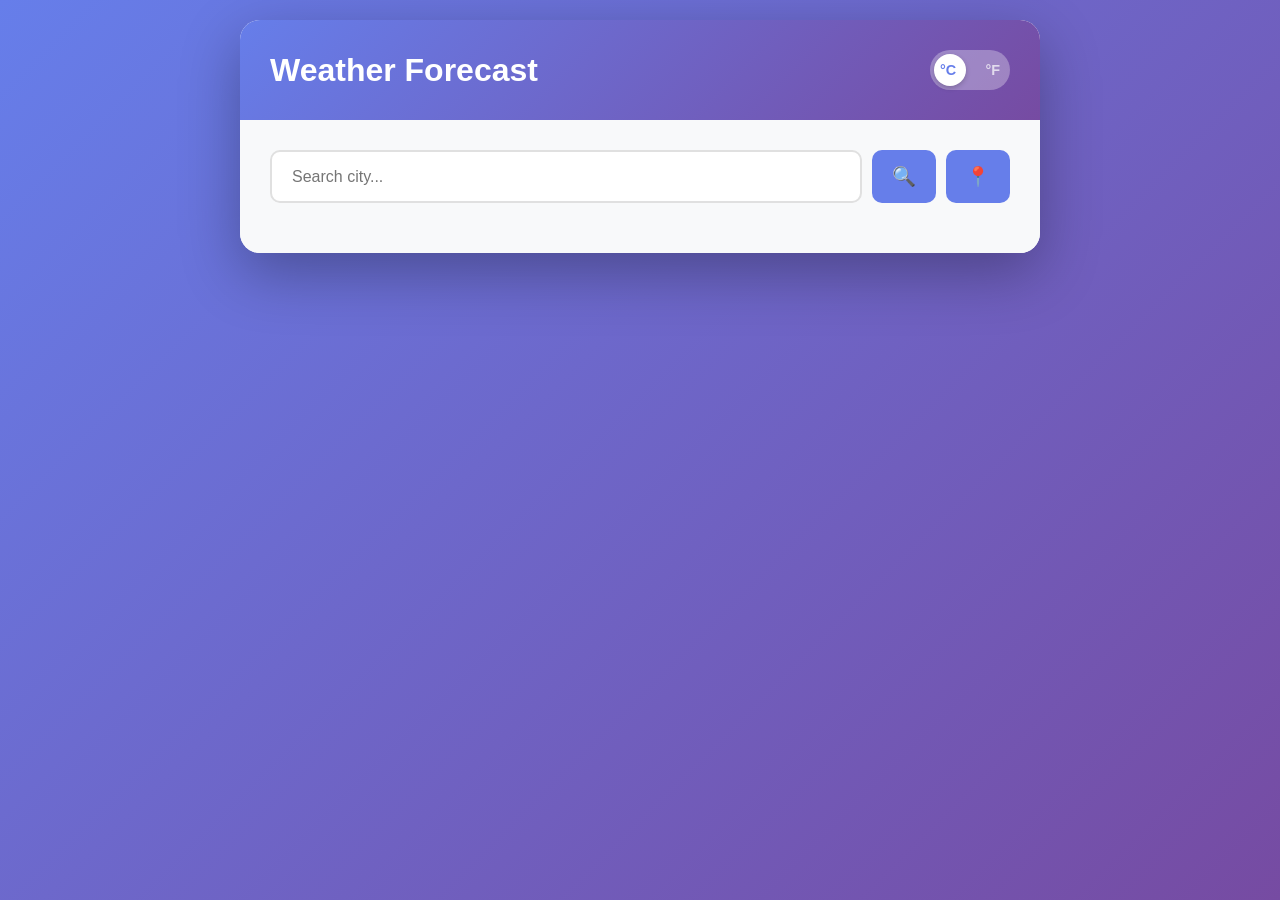
==== index.html @ e95d1821 "first commit" ====
<!DOCTYPE html>
<html lang="en">
<head>
    <meta charset="UTF-8">
    <meta name="viewport" content="width=device-width, initial-scale=1.0">
    <title>Weather Forecast App</title>
    <link rel="stylesheet" href="styles.css">
</head>
<body>
    <div class="container">
        <!-- Header with title and unit toggle -->
        <header class="app-header">
            <h1>Weather Forecast</h1>
            <div class="unit-toggle">
                <label class="toggle-switch">
                    <input type="checkbox" id="unitToggle">
                    <span class="slider">
                        <span class="unit-label unit-celsius">°C</span>
                        <span class="unit-label unit-fahrenheit">°F</span>
                    </span>
                </label>
            </div>
        </header>

        <!-- Search section -->
        <section class="search-section">
            <div class="search-container">
                <input 
                    type="text" 
                    id="searchInput" 
                    placeholder="Search city..." 
                    autocomplete="off"
                >
                <button id="searchButton" class="search-btn">
                    <span class="search-icon">🔍</span>
                </button>
                <button id="locationButton" class="location-btn" title="Use my location">
                    <span class="location-icon">📍</span>
                </button>
            </div>
            
            <!-- Recent searches as clickable chips -->
            <div id="recentSearches" class="recent-searches">
                <!-- Recent city chips will be dynamically inserted here -->
            </div>
        </section>

        <!-- Loading spinner -->
        <div id="loadingSpinner" class="loading-spinner hidden">
            <div class="spinner"></div>
            <p>Loading weather data...</p>
        </div>

        <!-- Error message -->
        <div id="errorMessage" class="error-message hidden">
            <span class="error-icon">⚠️</span>
            <p id="errorText">Error message here</p>
        </div>

        <!-- Current weather display -->
        <section id="currentWeather" class="current-weather hidden">
            <div class="weather-header">
                <h2 id="cityName">City Name, Country</h2>
                <p id="weatherDate" class="weather-date"></p>
            </div>
            
            <div class="weather-main">
                <div class="weather-icon-container">
                    <img id="weatherIcon" src="" alt="Weather icon" class="weather-icon">
                </div>
                <div class="temperature-container">
                    <span id="temperature" class="temperature">--</span>
                    <span id="temperatureUnit" class="temperature-unit">°C</span>
                </div>
                <p id="weatherDescription" class="weather-description">Weather condition</p>
            </div>

            <div class="weather-details">
                <div class="detail-item">
                    <span class="detail-label">Feels like</span>
                    <span id="feelsLike" class="detail-value">--°</span>
                </div>
                <div class="detail-item">
                    <span class="detail-label">Humidity</span>
                    <span id="humidity" class="detail-value">--%</span>
                </div>
                <div class="detail-item">
                    <span class="detail-label">Wind Speed</span>
                    <span id="windSpeed" class="detail-value">-- m/s</span>
                </div>
            </div>
        </section>

        <!-- 5-day forecast display -->
        <section id="forecastSection" class="forecast-section hidden">
            <h3>5-Day Forecast</h3>
            <div id="forecastCards" class="forecast-cards">
                <!-- Forecast cards will be dynamically inserted here -->
            </div>
        </section>
    </div>

    <!-- Load JavaScript modules -->
    <!-- Only load app.js - it will import the other modules including env-config -->
    <script type="module" src="app.js"></script>
</body>
</html>
---- styles.css ----
/* ==============================
   CSS Reset & Base Styles
   ============================== */
* {
    margin: 0;
    padding: 0;
    box-sizing: border-box;
}

body {
    font-family: 'Segoe UI', Tahoma, Geneva, Verdana, sans-serif;
    background: linear-gradient(135deg, #667eea 0%, #764ba2 100%);
    min-height: 100vh;
    padding: 20px;
    color: #333;
}

.container {
    max-width: 800px;
    margin: 0 auto;
    background: white;
    border-radius: 20px;
    box-shadow: 0 20px 60px rgba(0, 0, 0, 0.3);
    overflow: hidden;
}

/* ==============================
   Header Styles
   ============================== */
.app-header {
    background: linear-gradient(135deg, #667eea 0%, #764ba2 100%);
    color: white;
    padding: 30px;
    display: flex;
    justify-content: space-between;
    align-items: center;
}

.app-header h1 {
    font-size: 2rem;
    font-weight: 600;
}

/* Unit Toggle Switch */
.unit-toggle {
    display: flex;
    align-items: center;
}

.toggle-switch {
    position: relative;
    display: inline-block;
    width: 80px;
    height: 40px;
}

.toggle-switch input {
    opacity: 0;
    width: 0;
    height: 0;
}

.slider {
    position: absolute;
    cursor: pointer;
    top: 0;
    left: 0;
    right: 0;
    bottom: 0;
    background-color: rgba(255, 255, 255, 0.3);
    border-radius: 40px;
    display: flex;
    justify-content: space-between;
    align-items: center;
    padding: 0 10px;
    transition: background-color 0.3s;
}

.slider:before {
    position: absolute;
    content: "";
    height: 32px;
    width: 32px;
    left: 4px;
    bottom: 4px;
    background-color: white;
    border-radius: 50%;
    transition: transform 0.3s;
    box-shadow: 0 2px 5px rgba(0, 0, 0, 0.2);
}

.toggle-switch input:checked + .slider:before {
    transform: translateX(40px);
}

.unit-label {
    font-size: 0.9rem;
    font-weight: 600;
    z-index: 1;
    color: rgba(255, 255, 255, 0.7);
    transition: color 0.3s;
}

.toggle-switch input:checked + .slider .unit-celsius {
    color: rgba(255, 255, 255, 0.7);
}

.toggle-switch input:checked + .slider .unit-fahrenheit {
    color: #667eea;
}

.toggle-switch input:not(:checked) + .slider .unit-celsius {
    color: #667eea;
}

/* ==============================
   Search Section
   ============================== */
.search-section {
    padding: 30px;
    background: #f8f9fa;
}

.search-container {
    display: flex;
    gap: 10px;
    margin-bottom: 20px;
}

#searchInput {
    flex: 1;
    padding: 15px 20px;
    border: 2px solid #e0e0e0;
    border-radius: 10px;
    font-size: 1rem;
    transition: border-color 0.3s, box-shadow 0.3s;
}

#searchInput:focus {
    outline: none;
    border-color: #667eea;
    box-shadow: 0 0 0 3px rgba(102, 126, 234, 0.1);
}

.search-btn, .location-btn {
    padding: 15px 20px;
    border: none;
    border-radius: 10px;
    cursor: pointer;
    font-size: 1.2rem;
    transition: transform 0.2s, box-shadow 0.2s;
    background: #667eea;
    color: white;
}

.search-btn:hover, .location-btn:hover {
    transform: translateY(-2px);
    box-shadow: 0 5px 15px rgba(102, 126, 234, 0.3);
}

.search-btn:active, .location-btn:active {
    transform: translateY(0);
}

/* Recent Searches Chips */
.recent-searches {
    display: flex;
    flex-wrap: wrap;
    gap: 10px;
}

.search-chip {
    background: white;
    border: 1px solid #e0e0e0;
    border-radius: 20px;
    padding: 8px 16px;
    font-size: 0.9rem;
    cursor: pointer;
    transition: all 0.2s;
    color: #667eea;
}

.search-chip:hover {
    background: #667eea;
    color: white;
    border-color: #667eea;
    transform: translateY(-2px);
}

/* ==============================
   Loading Spinner
   ============================== */
.loading-spinner {
    text-align: center;
    padding: 40px;
}

.spinner {
    width: 50px;
    height: 50px;
    border: 4px solid #f3f3f3;
    border-top: 4px solid #667eea;
    border-radius: 50%;
    animation: spin 1s linear infinite;
    margin: 0 auto 20px;
}

@keyframes spin {
    0% { transform: rotate(0deg); }
    100% { transform: rotate(360deg); }
}

.loading-spinner p {
    color: #666;
    font-size: 1rem;
}

/* ==============================
   Error Message
   ============================== */
.error-message {
    background: #fee;
    border: 1px solid #fcc;
    border-radius: 10px;
    padding: 20px;
    margin: 20px 30px;
    display: flex;
    align-items: center;
    gap: 15px;
}

.error-icon {
    font-size: 1.5rem;
}

.error-message p {
    color: #c33;
    margin: 0;
}

/* ==============================
   Current Weather
   ============================== */
.current-weather {
    padding: 30px;
    text-align: center;
}

.weather-header h2 {
    font-size: 2rem;
    color: #333;
    margin-bottom: 5px;
}

.weather-date {
    color: #666;
    font-size: 0.9rem;
    margin-bottom: 30px;
}

.weather-main {
    display: flex;
    flex-direction: column;
    align-items: center;
    margin-bottom: 30px;
}

.weather-icon-container {
    margin-bottom: 20px;
}

.weather-icon {
    width: 120px;
    height: 120px;
    object-fit: contain;
}

.temperature-container {
    display: flex;
    align-items: flex-start;
    margin-bottom: 10px;
}

.temperature {
    font-size: 4rem;
    font-weight: 700;
    color: #333;
    line-height: 1;
}

.temperature-unit {
    font-size: 1.5rem;
    color: #666;
    margin-top: 10px;
    margin-left: 5px;
}

.weather-description {
    font-size: 1.2rem;
    color: #666;
    text-transform: capitalize;
}

.weather-details {
    display: grid;
    grid-template-columns: repeat(auto-fit, minmax(150px, 1fr));
    gap: 20px;
    margin-top: 30px;
}

.detail-item {
    background: #f8f9fa;
    padding: 20px;
    border-radius: 10px;
    text-align: center;
}

.detail-label {
    display: block;
    color: #666;
    font-size: 0.9rem;
    margin-bottom: 8px;
}

.detail-value {
    display: block;
    color: #333;
    font-size: 1.2rem;
    font-weight: 600;
}

/* ==============================
   Forecast Section
   ============================== */
.forecast-section {
    padding: 30px;
    background: #f8f9fa;
}

.forecast-section h3 {
    font-size: 1.5rem;
    color: #333;
    margin-bottom: 20px;
}

.forecast-cards {
    display: grid;
    grid-template-columns: repeat(auto-fit, minmax(120px, 1fr));
    gap: 15px;
}

.forecast-card {
    background: white;
    border-radius: 10px;
    padding: 20px 15px;
    text-align: center;
    box-shadow: 0 2px 10px rgba(0, 0, 0, 0.1);
    transition: transform 0.2s, box-shadow 0.2s;
}

.forecast-card:hover {
    transform: translateY(-5px);
    box-shadow: 0 5px 20px rgba(0, 0, 0, 0.15);
}

.forecast-date {
    font-size: 0.85rem;
    color: #666;
    margin-bottom: 10px;
    font-weight: 500;
}

.forecast-icon {
    width: 60px;
    height: 60px;
    object-fit: contain;
    margin: 10px 0;
}

.forecast-temps {
    display: flex;
    justify-content: center;
    gap: 10px;
    font-size: 0.9rem;
}

.forecast-high {
    color: #333;
    font-weight: 600;
}

.forecast-low {
    color: #999;
}

/* ==============================
   Utility Classes
   ============================== */
.hidden {
    display: none !important;
}

/* ==============================
   Responsive Design
   ============================== */
@media (max-width: 600px) {
    body {
        padding: 10px;
    }

    .app-header {
        padding: 20px;
        flex-direction: column;
        gap: 15px;
    }

    .app-header h1 {
        font-size: 1.5rem;
    }

    .search-section {
        padding: 20px;
    }

    .search-container {
        flex-direction: column;
    }

    .search-btn, .location-btn {
        width: 100%;
    }

    .current-weather {
        padding: 20px;
    }

    .weather-header h2 {
        font-size: 1.5rem;
    }

    .temperature {
        font-size: 3rem;
    }

    .weather-details {
        grid-template-columns: 1fr;
    }

    .forecast-section {
        padding: 20px;
    }

    .forecast-cards {
        grid-template-columns: repeat(2, 1fr);
    }
}

@media (max-width: 400px) {
    .forecast-cards {
        grid-template-columns: 1fr;
    }
}
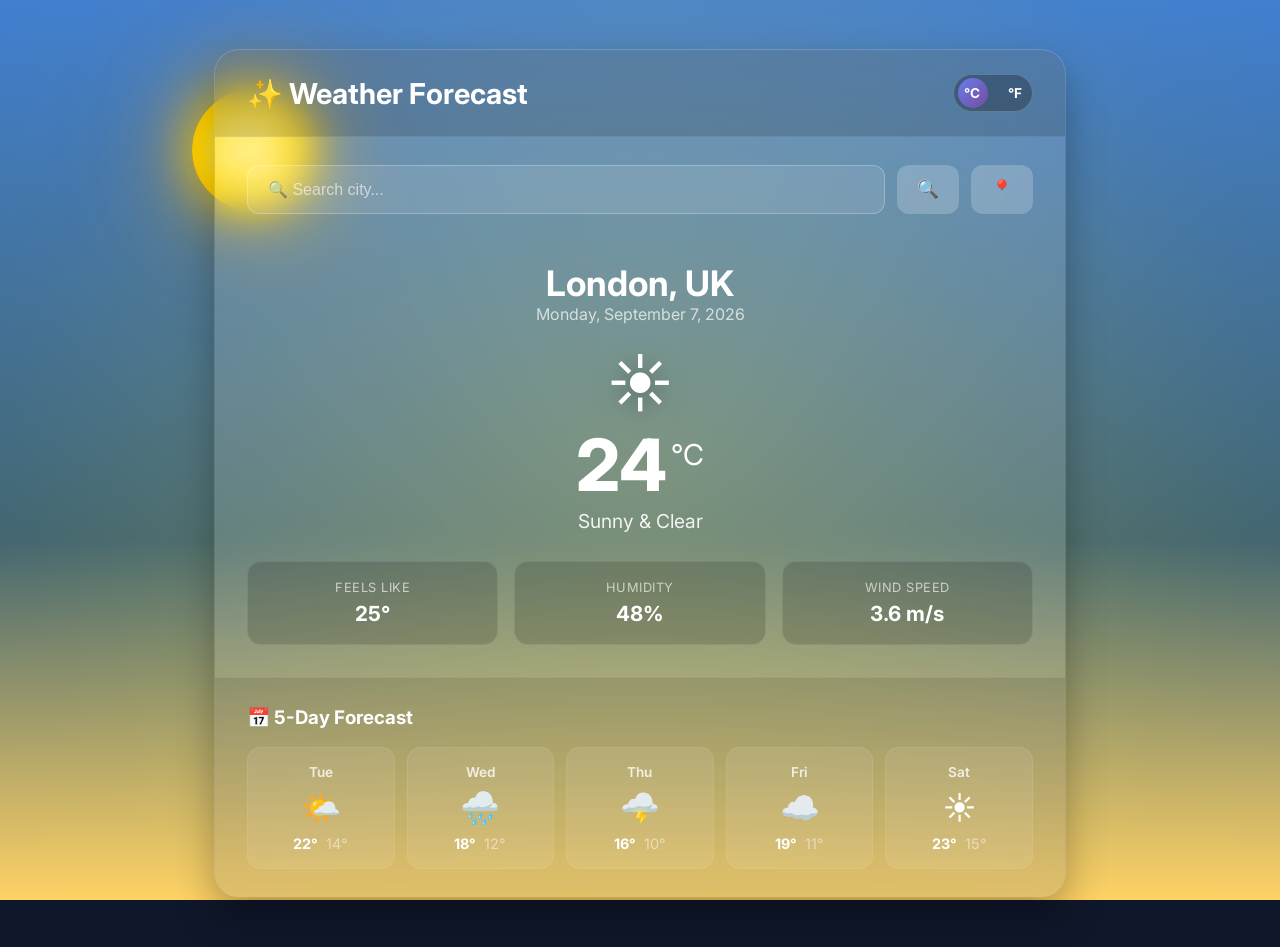
==== commit 618aa30f: "update" ====
--- a/index.html
+++ b/index.html
@@ -5,12 +5,99 @@
     <meta name="viewport" content="width=device-width, initial-scale=1.0">
     <title>Weather Forecast App</title>
     <link rel="stylesheet" href="styles.css">
+    <link rel="preconnect" href="https://fonts.googleapis.com">
+    <link rel="preconnect" href="https://fonts.gstatic.com" crossorigin>
+    <link href="https://fonts.googleapis.com/css2?family=Inter:wght@400;500;600;700;800&display=swap" rel="stylesheet">
 </head>
 <body>
+    <!-- Animated Weather Backgrounds -->
+    <div id="weatherBackground" class="weather-background">
+        <!-- Sunny weather elements -->
+        <div id="sunnyElements" class="weather-layer sunny-bg">
+            <div class="sun-rays"></div>
+            <div class="sun"></div>
+        </div>
+        
+        <!-- Cloudy weather elements -->
+        <div id="cloudyElements" class="weather-layer cloudy-bg hidden">
+            <div class="cloud cloud-1"></div>
+            <div class="cloud cloud-2"></div>
+            <div class="cloud cloud-3"></div>
+            <div class="cloud cloud-4"></div>
+        </div>
+        
+        <!-- Rainy weather elements -->
+        <div id="rainyElements" class="weather-layer rainy-bg hidden">
+            <div class="rain-container">
+                <div class="rain-drop"></div>
+                <div class="rain-drop"></div>
+                <div class="rain-drop"></div>
+                <div class="rain-drop"></div>
+                <div class="rain-drop"></div>
+                <div class="rain-drop"></div>
+                <div class="rain-drop"></div>
+                <div class="rain-drop"></div>
+                <div class="rain-drop"></div>
+                <div class="rain-drop"></div>
+                <div class="rain-drop"></div>
+                <div class="rain-drop"></div>
+                <div class="rain-drop"></div>
+                <div class="rain-drop"></div>
+                <div class="rain-drop"></div>
+            </div>
+        </div>
+        
+        <!-- Stormy weather elements -->
+        <div id="stormyElements" class="weather-layer stormy-bg hidden">
+            <div class="rain-container">
+                <div class="rain-drop"></div>
+                <div class="rain-drop"></div>
+                <div class="rain-drop"></div>
+                <div class="rain-drop"></div>
+                <div class="rain-drop"></div>
+                <div class="rain-drop"></div>
+                <div class="rain-drop"></div>
+                <div class="rain-drop"></div>
+                <div class="rain-drop"></div>
+                <div class="rain-drop"></div>
+            </div>
+            <div class="lightning"></div>
+        </div>
+        
+        <!-- Night weather elements -->
+        <div id="nightElements" class="weather-layer night-bg hidden">
+            <div class="moon"></div>
+            <div class="star"></div>
+            <div class="star"></div>
+            <div class="star"></div>
+            <div class="star"></div>
+            <div class="star"></div>
+            <div class="star"></div>
+            <div class="star"></div>
+            <div class="star"></div>
+            <div class="star"></div>
+            <div class="star"></div>
+        </div>
+        
+        <!-- Snowy weather elements -->
+        <div id="snowyElements" class="weather-layer snowy-bg hidden">
+            <div class="snowflake">❄</div>
+            <div class="snowflake">❄</div>
+            <div class="snowflake">❄</div>
+            <div class="snowflake">❄</div>
+            <div class="snowflake">❄</div>
+            <div class="snowflake">❄</div>
+            <div class="snowflake">❄</div>
+            <div class="snowflake">❄</div>
+            <div class="snowflake">❄</div>
+            <div class="snowflake">❄</div>
+        </div>
+    </div>
+
     <div class="container">
         <!-- Header with title and unit toggle -->
         <header class="app-header">
-            <h1>Weather Forecast</h1>
+            <h1>✨ Weather Forecast</h1>
             <div class="unit-toggle">
                 <label class="toggle-switch">
                     <input type="checkbox" id="unitToggle">
@@ -28,27 +115,26 @@
                 <input 
                     type="text" 
                     id="searchInput" 
-                    placeholder="Search city..." 
+                    placeholder="🔍 Search city..." 
                     autocomplete="off"
                 >
                 <button id="searchButton" class="search-btn">
-                    <span class="search-icon">🔍</span>
+                    <span>🔍</span>
                 </button>
                 <button id="locationButton" class="location-btn" title="Use my location">
-                    <span class="location-icon">📍</span>
+                    <span>📍</span>
                 </button>
             </div>
             
-            <!-- Recent searches as clickable chips -->
             <div id="recentSearches" class="recent-searches">
-                <!-- Recent city chips will be dynamically inserted here -->
+                <!-- Recent city chips inserted here -->
             </div>
         </section>
 
         <!-- Loading spinner -->
         <div id="loadingSpinner" class="loading-spinner hidden">
             <div class="spinner"></div>
-            <p>Loading weather data...</p>
+            <p>✨ Loading weather data...</p>
         </div>
 
         <!-- Error message -->
@@ -58,50 +144,87 @@
         </div>
 
         <!-- Current weather display -->
-        <section id="currentWeather" class="current-weather hidden">
+        <section id="currentWeather" class="current-weather">
             <div class="weather-header">
-                <h2 id="cityName">City Name, Country</h2>
-                <p id="weatherDate" class="weather-date"></p>
+                <h2 id="cityName">London, UK</h2>
+                <p id="weatherDate" class="weather-date">Monday, September 7, 2026</p>
             </div>
             
             <div class="weather-main">
                 <div class="weather-icon-container">
-                    <img id="weatherIcon" src="" alt="Weather icon" class="weather-icon">
+                    <div class="weather-icon-placeholder">☀️</div>
                 </div>
                 <div class="temperature-container">
-                    <span id="temperature" class="temperature">--</span>
+                    <span id="temperature" class="temperature">24</span>
                     <span id="temperatureUnit" class="temperature-unit">°C</span>
                 </div>
-                <p id="weatherDescription" class="weather-description">Weather condition</p>
+                <p id="weatherDescription" class="weather-description">Sunny & Clear</p>
             </div>
 
             <div class="weather-details">
                 <div class="detail-item">
                     <span class="detail-label">Feels like</span>
-                    <span id="feelsLike" class="detail-value">--°</span>
+                    <span id="feelsLike" class="detail-value">25°</span>
                 </div>
                 <div class="detail-item">
                     <span class="detail-label">Humidity</span>
-                    <span id="humidity" class="detail-value">--%</span>
+                    <span id="humidity" class="detail-value">48%</span>
                 </div>
                 <div class="detail-item">
                     <span class="detail-label">Wind Speed</span>
-                    <span id="windSpeed" class="detail-value">-- m/s</span>
+                    <span id="windSpeed" class="detail-value">3.6 m/s</span>
                 </div>
             </div>
         </section>
 
         <!-- 5-day forecast display -->
-        <section id="forecastSection" class="forecast-section hidden">
-            <h3>5-Day Forecast</h3>
+        <section id="forecastSection" class="forecast-section">
+            <h3>📅 5-Day Forecast</h3>
             <div id="forecastCards" class="forecast-cards">
-                <!-- Forecast cards will be dynamically inserted here -->
+                <div class="forecast-card">
+                    <div class="forecast-date">Tue</div>
+                    <div class="forecast-icon">🌤️</div>
+                    <div class="forecast-temps">
+                        <span class="forecast-high">22°</span>
+                        <span class="forecast-low">14°</span>
+                    </div>
+                </div>
+                <div class="forecast-card">
+                    <div class="forecast-date">Wed</div>
+                    <div class="forecast-icon">🌧️</div>
+                    <div class="forecast-temps">
+                        <span class="forecast-high">18°</span>
+                        <span class="forecast-low">12°</span>
+                    </div>
+                </div>
+                <div class="forecast-card">
+                    <div class="forecast-date">Thu</div>
+                    <div class="forecast-icon">🌩️</div>
+                    <div class="forecast-temps">
+                        <span class="forecast-high">16°</span>
+                        <span class="forecast-low">10°</span>
+                    </div>
+                </div>
+                <div class="forecast-card">
+                    <div class="forecast-date">Fri</div>
+                    <div class="forecast-icon">☁️</div>
+                    <div class="forecast-temps">
+                        <span class="forecast-high">19°</span>
+                        <span class="forecast-low">11°</span>
+                    </div>
+                </div>
+                <div class="forecast-card">
+                    <div class="forecast-date">Sat</div>
+                    <div class="forecast-icon">☀️</div>
+                    <div class="forecast-temps">
+                        <span class="forecast-high">23°</span>
+                        <span class="forecast-low">15°</span>
+                    </div>
+                </div>
             </div>
         </section>
     </div>
 
-    <!-- Load JavaScript modules -->
-    <!-- Only load app.js - it will import the other modules including env-config -->
     <script type="module" src="app.js"></script>
 </body>
-</html>
+</html>
--- a/styles.css
+++ b/styles.css
@@ -8,50 +8,345 @@
 }
 
 body {
-    font-family: 'Segoe UI', Tahoma, Geneva, Verdana, sans-serif;
-    background: linear-gradient(135deg, #667eea 0%, #764ba2 100%);
+    font-family: 'Inter', -apple-system, BlinkMacSystemFont, 'Roboto', sans-serif;
+    background: #0f172a;
     min-height: 100vh;
     padding: 20px;
-    color: #333;
-}
-
+    color: #ffffff;
+    overflow-x: hidden;
+    position: relative;
+}
+
+/* Base Weather Background Container */
+.weather-background {
+    position: fixed;
+    top: 0;
+    left: 0;
+    width: 100%;
+    height: 100%;
+    z-index: -1;
+    overflow: hidden;
+}
+
+.weather-layer {
+    position: absolute;
+    top: 0;
+    left: 0;
+    width: 100%;
+    height: 100%;
+    transition: opacity 0.8s ease-in-out;
+}
+
+/* ------------------------------------------------------------
+   1. SUNLIGHT ANIMATION
+   ------------------------------------------------------------ */
+.sunny-bg {
+    background: linear-gradient(180deg, #3a7bd5 0%, #3a6073 60%, #ffd166 100%);
+}
+
+.sun {
+    position: absolute;
+    top: 10%;
+    left: 15%;
+    width: 120px;
+    height: 120px;
+    background: radial-gradient(circle, #fff7ad 0%, #ffd700 60%, #ffa500 100%);
+    border-radius: 50%;
+    box-shadow: 
+        0 0 50px rgba(255, 215, 0, 0.8),
+        0 0 90px rgba(255, 165, 0, 0.6),
+        0 0 140px rgba(255, 140, 0, 0.4);
+    animation: sunPulse 4s ease-in-out infinite alternate;
+}
+
+.sun-rays {
+    position: absolute;
+    top: -50%;
+    left: -50%;
+    width: 200%;
+    height: 200%;
+    background: radial-gradient(
+        circle,
+        rgba(255, 235, 59, 0.25) 0%,
+        rgba(255, 235, 59, 0.05) 40%,
+        transparent 70%
+    );
+    animation: rotateRays 30s linear infinite;
+    pointer-events: none;
+}
+
+@keyframes sunPulse {
+    0% { transform: scale(0.95); box-shadow: 0 0 40px rgba(255, 215, 0, 0.7); }
+    100% { transform: scale(1.08); box-shadow: 0 0 90px rgba(255, 215, 0, 1); }
+}
+
+@keyframes rotateRays {
+    from { transform: rotate(0deg); }
+    to { transform: rotate(360deg); }
+}
+
+/* ------------------------------------------------------------
+   2. MOVING CLOUDS ANIMATION
+   ------------------------------------------------------------ */
+.cloudy-bg {
+    background: linear-gradient(180deg, #4b6cb7 0%, #182848 100%);
+}
+
+.cloud {
+    position: absolute;
+    background: rgba(255, 255, 255, 0.85);
+    border-radius: 50px;
+    filter: drop-shadow(0 8px 12px rgba(0, 0, 0, 0.15));
+    animation: cloudFloat linear infinite;
+}
+
+.cloud::before,
+.cloud::after {
+    content: '';
+    position: absolute;
+    background: inherit;
+    border-radius: 50%;
+}
+
+.cloud::before {
+    width: 50%;
+    height: 100%;
+    top: -40%;
+    left: 15%;
+}
+
+.cloud::after {
+    width: 40%;
+    height: 80%;
+    top: -30%;
+    right: 15%;
+}
+
+.cloud-1 {
+    width: 140px;
+    height: 45px;
+    top: 15%;
+    left: -160px;
+    animation-duration: 22s;
+}
+
+.cloud-2 {
+    width: 200px;
+    height: 60px;
+    top: 30%;
+    left: -220px;
+    animation-duration: 32s;
+    animation-delay: 4s;
+    opacity: 0.75;
+}
+
+.cloud-3 {
+    width: 110px;
+    height: 38px;
+    top: 48%;
+    left: -130px;
+    animation-duration: 18s;
+    animation-delay: 9s;
+    opacity: 0.6;
+}
+
+.cloud-4 {
+    width: 170px;
+    height: 52px;
+    top: 65%;
+    left: -180px;
+    animation-duration: 26s;
+    animation-delay: 14s;
+    opacity: 0.5;
+}
+
+@keyframes cloudFloat {
+    0% { transform: translateX(0); }
+    100% { transform: translateX(calc(100vw + 300px)); }
+}
+
+/* ------------------------------------------------------------
+   3. RAIN ANIMATION
+   ------------------------------------------------------------ */
+.rainy-bg {
+    background: linear-gradient(180deg, #203a43 0%, #0f2027 100%);
+}
+
+.rain-container {
+    position: absolute;
+    width: 100%;
+    height: 100%;
+    overflow: hidden;
+}
+
+.rain-drop {
+    position: absolute;
+    top: -50px;
+    width: 2px;
+    height: 24px;
+    background: linear-gradient(transparent, rgba(174, 214, 241, 0.9));
+    animation: rainFall linear infinite;
+}
+
+.rain-drop:nth-child(1) { left: 8%; animation-duration: 0.7s; animation-delay: 0.1s; }
+.rain-drop:nth-child(2) { left: 18%; animation-duration: 0.9s; animation-delay: 0.4s; }
+.rain-drop:nth-child(3) { left: 28%; animation-duration: 0.6s; animation-delay: 0.2s; }
+.rain-drop:nth-child(4) { left: 38%; animation-duration: 0.8s; animation-delay: 0.5s; }
+.rain-drop:nth-child(5) { left: 48%; animation-duration: 0.7s; animation-delay: 0.3s; }
+.rain-drop:nth-child(6) { left: 58%; animation-duration: 0.9s; animation-delay: 0.1s; }
+.rain-drop:nth-child(7) { left: 68%; animation-duration: 0.6s; animation-delay: 0.6s; }
+.rain-drop:nth-child(8) { left: 78%; animation-duration: 0.8s; animation-delay: 0.2s; }
+.rain-drop:nth-child(9) { left: 88%; animation-duration: 0.7s; animation-delay: 0.4s; }
+.rain-drop:nth-child(10) { left: 95%; animation-duration: 0.9s; animation-delay: 0.3s; }
+.rain-drop:nth-child(11) { left: 14%; animation-duration: 0.65s; animation-delay: 0.5s; }
+.rain-drop:nth-child(12) { left: 32%; animation-duration: 0.85s; animation-delay: 0.15s; }
+.rain-drop:nth-child(13) { left: 52%; animation-duration: 0.75s; animation-delay: 0.35s; }
+.rain-drop:nth-child(14) { left: 72%; animation-duration: 0.6s; animation-delay: 0.45s; }
+.rain-drop:nth-child(15) { left: 84%; animation-duration: 0.9s; animation-delay: 0.25s; }
+
+@keyframes rainFall {
+    0% { transform: translateY(0) rotate(10deg); opacity: 0; }
+    15% { opacity: 1; }
+    100% { transform: translateY(105vh) rotate(10deg); opacity: 0.2; }
+}
+
+/* ------------------------------------------------------------
+   4. STORMY WEATHER ANIMATION
+   ------------------------------------------------------------ */
+.stormy-bg {
+    background: linear-gradient(180deg, #0b132b 0%, #1c2541 100%);
+}
+
+.lightning {
+    position: absolute;
+    width: 100%;
+    height: 100%;
+    background: rgba(255, 255, 255, 0.85);
+    opacity: 0;
+    animation: flash 5s infinite;
+}
+
+@keyframes flash {
+    0%, 92%, 94%, 96%, 100% { opacity: 0; }
+    93%, 95% { opacity: 0.9; }
+}
+
+/* ------------------------------------------------------------
+   5. NIGHT ANIMATION
+   ------------------------------------------------------------ */
+.night-bg {
+    background: linear-gradient(180deg, #0f0c29 0%, #302b63 50%, #24243e 100%);
+}
+
+.moon {
+    position: absolute;
+    top: 12%;
+    right: 18%;
+    width: 90px;
+    height: 90px;
+    background: radial-gradient(circle at 35% 35%, #ffffff 0%, #e0e0e0 60%, #aeaeae 100%);
+    border-radius: 50%;
+    box-shadow: 
+        0 0 35px rgba(255, 255, 255, 0.6),
+        0 0 80px rgba(255, 255, 255, 0.2);
+}
+
+.star {
+    position: absolute;
+    width: 3px;
+    height: 3px;
+    background: #ffffff;
+    border-radius: 50%;
+    animation: twinkle 2s ease-in-out infinite alternate;
+}
+
+.star:nth-child(1) { top: 12%; left: 15%; animation-delay: 0.1s; }
+.star:nth-child(2) { top: 22%; left: 45%; animation-delay: 0.7s; }
+.star:nth-child(3) { top: 38%; left: 75%; animation-delay: 0.4s; }
+.star:nth-child(4) { top: 18%; left: 82%; animation-delay: 1.1s; }
+.star:nth-child(5) { top: 30%; left: 25%; animation-delay: 0.3s; }
+.star:nth-child(6) { top: 45%; left: 10%; animation-delay: 0.9s; }
+.star:nth-child(7) { top: 8%; left: 60%; animation-delay: 0.5s; }
+.star:nth-child(8) { top: 50%; left: 55%; animation-delay: 1.3s; }
+.star:nth-child(9) { top: 25%; left: 92%; animation-delay: 0.2s; }
+.star:nth-child(10) { top: 40%; left: 38%; animation-delay: 0.8s; }
+
+@keyframes twinkle {
+    0% { opacity: 0.2; transform: scale(0.8); }
+    100% { opacity: 1; transform: scale(1.3); }
+}
+
+/* ------------------------------------------------------------
+   6. SNOW ANIMATION
+   ------------------------------------------------------------ */
+.snowy-bg {
+    background: linear-gradient(180deg, #2c3e50 0%, #000000 100%);
+}
+
+.snowflake {
+    position: absolute;
+    top: -20px;
+    color: #ffffff;
+    font-size: 1.2rem;
+    animation: snowFall linear infinite;
+    text-shadow: 0 0 5px rgba(255, 255, 255, 0.8);
+}
+
+.snowflake:nth-child(1) { left: 8%; animation-duration: 7s; animation-delay: 0s; }
+.snowflake:nth-child(2) { left: 18%; animation-duration: 9s; animation-delay: 1s; }
+.snowflake:nth-child(3) { left: 28%; animation-duration: 6s; animation-delay: 2s; }
+.snowflake:nth-child(4) { left: 40%; animation-duration: 8s; animation-delay: 0.5s; }
+.snowflake:nth-child(5) { left: 52%; animation-duration: 10s; animation-delay: 1.5s; }
+.snowflake:nth-child(6) { left: 64%; animation-duration: 7s; animation-delay: 2.5s; }
+.snowflake:nth-child(7) { left: 76%; animation-duration: 9s; animation-delay: 0.8s; }
+.snowflake:nth-child(8) { left: 88%; animation-duration: 6s; animation-delay: 1.8s; }
+.snowflake:nth-child(9) { left: 95%; animation-duration: 8s; animation-delay: 3s; }
+.snowflake:nth-child(10) { left: 33%; animation-duration: 11s; animation-delay: 1.2s; }
+
+@keyframes snowFall {
+    0% { transform: translateY(0) rotate(0deg); opacity: 1; }
+    100% { transform: translateY(105vh) rotate(360deg); opacity: 0.3; }
+}
+
+/* ==============================
+   UI Glassmorphism Container
+   ============================== */
 .container {
-    max-width: 800px;
-    margin: 0 auto;
-    background: white;
-    border-radius: 20px;
-    box-shadow: 0 20px 60px rgba(0, 0, 0, 0.3);
+    max-width: 850px;
+    margin: 30px auto;
+    background: rgba(255, 255, 255, 0.12);
+    backdrop-filter: blur(16px);
+    -webkit-backdrop-filter: blur(16px);
+    border-radius: 24px;
+    box-shadow: 
+        0 20px 40px rgba(0, 0, 0, 0.3),
+        0 0 0 1px rgba(255, 255, 255, 0.2);
     overflow: hidden;
-}
-
-/* ==============================
-   Header Styles
-   ============================== */
+    position: relative;
+    z-index: 1;
+}
+
+/* App Header */
 .app-header {
-    background: linear-gradient(135deg, #667eea 0%, #764ba2 100%);
-    color: white;
-    padding: 30px;
+    background: rgba(0, 0, 0, 0.15);
+    padding: 24px 32px;
     display: flex;
     justify-content: space-between;
     align-items: center;
+    border-bottom: 1px solid rgba(255, 255, 255, 0.1);
 }
 
 .app-header h1 {
-    font-size: 2rem;
-    font-weight: 600;
-}
-
-/* Unit Toggle Switch */
-.unit-toggle {
-    display: flex;
-    align-items: center;
-}
-
+    font-size: 1.8rem;
+    font-weight: 700;
+}
+
+/* Toggle Switch */
 .toggle-switch {
     position: relative;
     display: inline-block;
     width: 80px;
-    height: 40px;
+    height: 38px;
 }
 
 .toggle-switch input {
@@ -63,400 +358,210 @@
 .slider {
     position: absolute;
     cursor: pointer;
-    top: 0;
-    left: 0;
-    right: 0;
-    bottom: 0;
-    background-color: rgba(255, 255, 255, 0.3);
-    border-radius: 40px;
+    top: 0; left: 0; right: 0; bottom: 0;
+    background: rgba(0, 0, 0, 0.25);
+    border-radius: 38px;
     display: flex;
     justify-content: space-between;
     align-items: center;
     padding: 0 10px;
-    transition: background-color 0.3s;
+    border: 1px solid rgba(255, 255, 255, 0.2);
 }
 
 .slider:before {
     position: absolute;
     content: "";
-    height: 32px;
-    width: 32px;
+    height: 30px;
+    width: 30px;
     left: 4px;
-    bottom: 4px;
-    background-color: white;
+    bottom: 3px;
+    background: linear-gradient(135deg, #667eea 0%, #764ba2 100%);
     border-radius: 50%;
-    transition: transform 0.3s;
-    box-shadow: 0 2px 5px rgba(0, 0, 0, 0.2);
+    transition: transform 0.3s ease;
 }
 
 .toggle-switch input:checked + .slider:before {
-    transform: translateX(40px);
+    transform: translateX(42px);
 }
 
 .unit-label {
-    font-size: 0.9rem;
-    font-weight: 600;
+    font-size: 0.85rem;
+    font-weight: 700;
     z-index: 1;
-    color: rgba(255, 255, 255, 0.7);
-    transition: color 0.3s;
-}
-
-.toggle-switch input:checked + .slider .unit-celsius {
-    color: rgba(255, 255, 255, 0.7);
-}
-
-.toggle-switch input:checked + .slider .unit-fahrenheit {
-    color: #667eea;
-}
-
-.toggle-switch input:not(:checked) + .slider .unit-celsius {
-    color: #667eea;
-}
-
-/* ==============================
-   Search Section
-   ============================== */
+}
+
+/* Search Section */
 .search-section {
-    padding: 30px;
-    background: #f8f9fa;
+    padding: 28px 32px;
 }
 
 .search-container {
     display: flex;
-    gap: 10px;
-    margin-bottom: 20px;
+    gap: 12px;
 }
 
 #searchInput {
     flex: 1;
-    padding: 15px 20px;
-    border: 2px solid #e0e0e0;
-    border-radius: 10px;
+    padding: 14px 20px;
+    border: 1px solid rgba(255, 255, 255, 0.25);
+    border-radius: 12px;
     font-size: 1rem;
-    transition: border-color 0.3s, box-shadow 0.3s;
-}
-
-#searchInput:focus {
+    background: rgba(255, 255, 255, 0.1);
+    color: white;
     outline: none;
-    border-color: #667eea;
-    box-shadow: 0 0 0 3px rgba(102, 126, 234, 0.1);
+}
+
+#searchInput::placeholder {
+    color: rgba(255, 255, 255, 0.6);
 }
 
 .search-btn, .location-btn {
-    padding: 15px 20px;
+    padding: 14px 20px;
     border: none;
-    border-radius: 10px;
+    border-radius: 12px;
     cursor: pointer;
-    font-size: 1.2rem;
-    transition: transform 0.2s, box-shadow 0.2s;
-    background: #667eea;
+    font-size: 1.1rem;
+    background: rgba(255, 255, 255, 0.2);
     color: white;
+    transition: background 0.3s;
 }
 
 .search-btn:hover, .location-btn:hover {
-    transform: translateY(-2px);
-    box-shadow: 0 5px 15px rgba(102, 126, 234, 0.3);
-}
-
-.search-btn:active, .location-btn:active {
-    transform: translateY(0);
-}
-
-/* Recent Searches Chips */
-.recent-searches {
-    display: flex;
-    flex-wrap: wrap;
-    gap: 10px;
-}
-
-.search-chip {
-    background: white;
-    border: 1px solid #e0e0e0;
-    border-radius: 20px;
-    padding: 8px 16px;
-    font-size: 0.9rem;
-    cursor: pointer;
-    transition: all 0.2s;
-    color: #667eea;
-}
-
-.search-chip:hover {
-    background: #667eea;
-    color: white;
-    border-color: #667eea;
-    transform: translateY(-2px);
-}
-
-/* ==============================
-   Loading Spinner
-   ============================== */
-.loading-spinner {
+    background: rgba(255, 255, 255, 0.3);
+}
+
+/* Current Weather */
+.current-weather {
+    padding: 20px 32px 32px;
     text-align: center;
-    padding: 40px;
-}
-
-.spinner {
-    width: 50px;
-    height: 50px;
-    border: 4px solid #f3f3f3;
-    border-top: 4px solid #667eea;
-    border-radius: 50%;
-    animation: spin 1s linear infinite;
-    margin: 0 auto 20px;
-}
-
-@keyframes spin {
-    0% { transform: rotate(0deg); }
-    100% { transform: rotate(360deg); }
-}
-
-.loading-spinner p {
-    color: #666;
-    font-size: 1rem;
-}
-
-/* ==============================
-   Error Message
-   ============================== */
-.error-message {
-    background: #fee;
-    border: 1px solid #fcc;
-    border-radius: 10px;
-    padding: 20px;
-    margin: 20px 30px;
-    display: flex;
-    align-items: center;
-    gap: 15px;
-}
-
-.error-icon {
-    font-size: 1.5rem;
-}
-
-.error-message p {
-    color: #c33;
-    margin: 0;
-}
-
-/* ==============================
-   Current Weather
-   ============================== */
-.current-weather {
-    padding: 30px;
-    text-align: center;
 }
 
 .weather-header h2 {
-    font-size: 2rem;
-    color: #333;
-    margin-bottom: 5px;
+    font-size: 2.2rem;
+    font-weight: 700;
 }
 
 .weather-date {
-    color: #666;
-    font-size: 0.9rem;
-    margin-bottom: 30px;
+    color: rgba(255, 255, 255, 0.7);
+    margin-bottom: 20px;
 }
 
 .weather-main {
     display: flex;
     flex-direction: column;
     align-items: center;
-    margin-bottom: 30px;
-}
-
-.weather-icon-container {
-    margin-bottom: 20px;
-}
-
-.weather-icon {
-    width: 120px;
-    height: 120px;
-    object-fit: contain;
+    margin-bottom: 28px;
+}
+
+.weather-icon-placeholder {
+    font-size: 4rem;
+    margin-bottom: 8px;
+    filter: drop-shadow(0 4px 12px rgba(0,0,0,0.3));
 }
 
 .temperature-container {
     display: flex;
     align-items: flex-start;
-    margin-bottom: 10px;
 }
 
 .temperature {
-    font-size: 4rem;
-    font-weight: 700;
-    color: #333;
+    font-size: 4.5rem;
+    font-weight: 800;
     line-height: 1;
 }
 
 .temperature-unit {
-    font-size: 1.5rem;
-    color: #666;
-    margin-top: 10px;
-    margin-left: 5px;
+    font-size: 1.8rem;
+    margin-top: 8px;
+    margin-left: 4px;
 }
 
 .weather-description {
     font-size: 1.2rem;
-    color: #666;
+    margin-top: 8px;
     text-transform: capitalize;
-}
-
+    color: rgba(255, 255, 255, 0.9);
+}
+
+/* Weather Details */
 .weather-details {
     display: grid;
     grid-template-columns: repeat(auto-fit, minmax(150px, 1fr));
-    gap: 20px;
-    margin-top: 30px;
+    gap: 16px;
 }
 
 .detail-item {
-    background: #f8f9fa;
-    padding: 20px;
-    border-radius: 10px;
-    text-align: center;
+    background: rgba(0, 0, 0, 0.15);
+    padding: 18px;
+    border-radius: 14px;
+    border: 1px solid rgba(255, 255, 255, 0.1);
 }
 
 .detail-label {
     display: block;
-    color: #666;
-    font-size: 0.9rem;
-    margin-bottom: 8px;
+    color: rgba(255, 255, 255, 0.65);
+    font-size: 0.8rem;
+    text-transform: uppercase;
+    letter-spacing: 0.5px;
+    margin-bottom: 6px;
 }
 
 .detail-value {
-    display: block;
-    color: #333;
-    font-size: 1.2rem;
-    font-weight: 600;
-}
-
-/* ==============================
-   Forecast Section
-   ============================== */
+    font-size: 1.3rem;
+    font-weight: 700;
+}
+
+/* Forecast Section */
 .forecast-section {
-    padding: 30px;
-    background: #f8f9fa;
+    padding: 28px 32px;
+    background: rgba(0, 0, 0, 0.1);
+    border-top: 1px solid rgba(255, 255, 255, 0.1);
 }
 
 .forecast-section h3 {
-    font-size: 1.5rem;
-    color: #333;
-    margin-bottom: 20px;
+    margin-bottom: 18px;
 }
 
 .forecast-cards {
     display: grid;
-    grid-template-columns: repeat(auto-fit, minmax(120px, 1fr));
-    gap: 15px;
+    grid-template-columns: repeat(auto-fit, minmax(110px, 1fr));
+    gap: 12px;
 }
 
 .forecast-card {
-    background: white;
-    border-radius: 10px;
-    padding: 20px 15px;
+    background: rgba(255, 255, 255, 0.08);
+    border-radius: 14px;
+    padding: 16px 10px;
     text-align: center;
-    box-shadow: 0 2px 10px rgba(0, 0, 0, 0.1);
-    transition: transform 0.2s, box-shadow 0.2s;
-}
-
-.forecast-card:hover {
-    transform: translateY(-5px);
-    box-shadow: 0 5px 20px rgba(0, 0, 0, 0.15);
+    border: 1px solid rgba(255, 255, 255, 0.08);
 }
 
 .forecast-date {
     font-size: 0.85rem;
-    color: #666;
-    margin-bottom: 10px;
-    font-weight: 500;
+    color: rgba(255, 255, 255, 0.8);
+    font-weight: 600;
 }
 
 .forecast-icon {
-    width: 60px;
-    height: 60px;
-    object-fit: contain;
-    margin: 10px 0;
+    font-size: 2rem;
+    margin: 8px 0;
 }
 
 .forecast-temps {
     display: flex;
     justify-content: center;
-    gap: 10px;
+    gap: 8px;
     font-size: 0.9rem;
 }
 
 .forecast-high {
-    color: #333;
-    font-weight: 600;
+    font-weight: 700;
 }
 
 .forecast-low {
-    color: #999;
-}
-
-/* ==============================
-   Utility Classes
-   ============================== */
+    color: rgba(255, 255, 255, 0.5);
+}
+
 .hidden {
     display: none !important;
-}
-
-/* ==============================
-   Responsive Design
-   ============================== */
-@media (max-width: 600px) {
-    body {
-        padding: 10px;
-    }
-
-    .app-header {
-        padding: 20px;
-        flex-direction: column;
-        gap: 15px;
-    }
-
-    .app-header h1 {
-        font-size: 1.5rem;
-    }
-
-    .search-section {
-        padding: 20px;
-    }
-
-    .search-container {
-        flex-direction: column;
-    }
-
-    .search-btn, .location-btn {
-        width: 100%;
-    }
-
-    .current-weather {
-        padding: 20px;
-    }
-
-    .weather-header h2 {
-        font-size: 1.5rem;
-    }
-
-    .temperature {
-        font-size: 3rem;
-    }
-
-    .weather-details {
-        grid-template-columns: 1fr;
-    }
-
-    .forecast-section {
-        padding: 20px;
-    }
-
-    .forecast-cards {
-        grid-template-columns: repeat(2, 1fr);
-    }
-}
-
-@media (max-width: 400px) {
-    .forecast-cards {
-        grid-template-columns: 1fr;
-    }
-}
+}
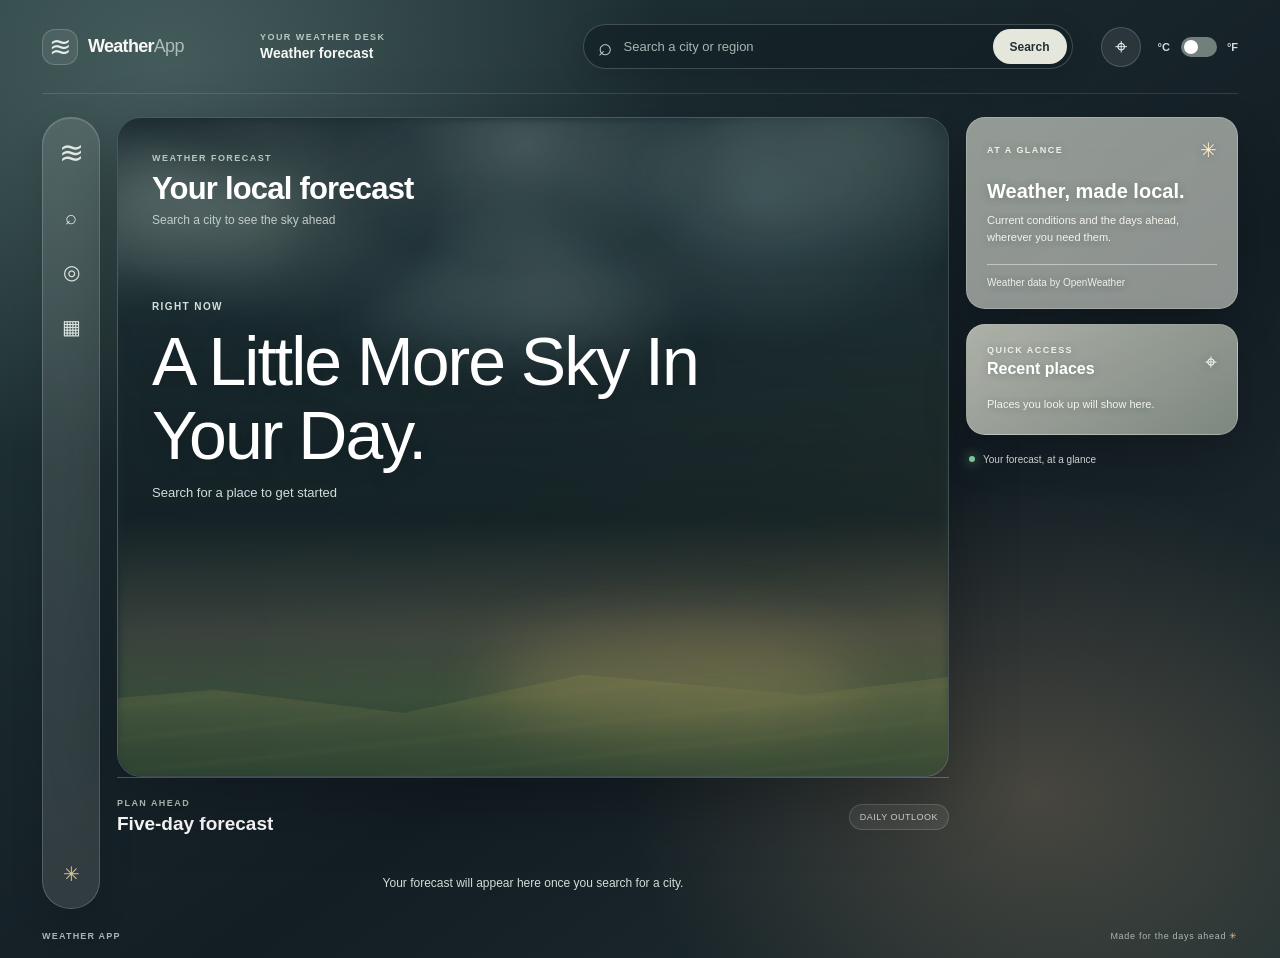
==== commit f0c54768: "fix" ====
--- a/index.html
+++ b/index.html
@@ -1,230 +1,73 @@
-<!DOCTYPE html>
+<!doctype html>
 <html lang="en">
 <head>
-    <meta charset="UTF-8">
-    <meta name="viewport" content="width=device-width, initial-scale=1.0">
-    <title>Weather Forecast App</title>
-    <link rel="stylesheet" href="styles.css">
-    <link rel="preconnect" href="https://fonts.googleapis.com">
-    <link rel="preconnect" href="https://fonts.gstatic.com" crossorigin>
-    <link href="https://fonts.googleapis.com/css2?family=Inter:wght@400;500;600;700;800&display=swap" rel="stylesheet">
+  <meta charset="utf-8">
+  <meta name="viewport" content="width=device-width, initial-scale=1">
+  <meta name="theme-color" content="#142126">
+  <meta name="description" content="A clear, simple local weather forecast.">
+  <meta http-equiv="Content-Security-Policy" content="default-src 'self'; script-src 'self'; style-src 'self' https://fonts.googleapis.com; font-src https://fonts.gstatic.com; img-src 'self' https://openweathermap.org; connect-src https://api.openweathermap.org; base-uri 'self'; form-action 'self'; object-src 'none'">
+  <title>Weather App</title>
+  <link rel="preconnect" href="https://fonts.googleapis.com">
+  <link rel="preconnect" href="https://fonts.gstatic.com" crossorigin>
+  <link href="https://fonts.googleapis.com/css2?family=DM+Sans:wght@400;500;600;700&family=Manrope:wght@500;600;700;800&display=swap" rel="stylesheet">
+  <link rel="stylesheet" href="styles.css">
 </head>
 <body>
-    <!-- Animated Weather Backgrounds -->
-    <div id="weatherBackground" class="weather-background">
-        <!-- Sunny weather elements -->
-        <div id="sunnyElements" class="weather-layer sunny-bg">
-            <div class="sun-rays"></div>
-            <div class="sun"></div>
-        </div>
-        
-        <!-- Cloudy weather elements -->
-        <div id="cloudyElements" class="weather-layer cloudy-bg hidden">
-            <div class="cloud cloud-1"></div>
-            <div class="cloud cloud-2"></div>
-            <div class="cloud cloud-3"></div>
-            <div class="cloud cloud-4"></div>
-        </div>
-        
-        <!-- Rainy weather elements -->
-        <div id="rainyElements" class="weather-layer rainy-bg hidden">
-            <div class="rain-container">
-                <div class="rain-drop"></div>
-                <div class="rain-drop"></div>
-                <div class="rain-drop"></div>
-                <div class="rain-drop"></div>
-                <div class="rain-drop"></div>
-                <div class="rain-drop"></div>
-                <div class="rain-drop"></div>
-                <div class="rain-drop"></div>
-                <div class="rain-drop"></div>
-                <div class="rain-drop"></div>
-                <div class="rain-drop"></div>
-                <div class="rain-drop"></div>
-                <div class="rain-drop"></div>
-                <div class="rain-drop"></div>
-                <div class="rain-drop"></div>
-            </div>
-        </div>
-        
-        <!-- Stormy weather elements -->
-        <div id="stormyElements" class="weather-layer stormy-bg hidden">
-            <div class="rain-container">
-                <div class="rain-drop"></div>
-                <div class="rain-drop"></div>
-                <div class="rain-drop"></div>
-                <div class="rain-drop"></div>
-                <div class="rain-drop"></div>
-                <div class="rain-drop"></div>
-                <div class="rain-drop"></div>
-                <div class="rain-drop"></div>
-                <div class="rain-drop"></div>
-                <div class="rain-drop"></div>
-            </div>
-            <div class="lightning"></div>
-        </div>
-        
-        <!-- Night weather elements -->
-        <div id="nightElements" class="weather-layer night-bg hidden">
-            <div class="moon"></div>
-            <div class="star"></div>
-            <div class="star"></div>
-            <div class="star"></div>
-            <div class="star"></div>
-            <div class="star"></div>
-            <div class="star"></div>
-            <div class="star"></div>
-            <div class="star"></div>
-            <div class="star"></div>
-            <div class="star"></div>
-        </div>
-        
-        <!-- Snowy weather elements -->
-        <div id="snowyElements" class="weather-layer snowy-bg hidden">
-            <div class="snowflake">❄</div>
-            <div class="snowflake">❄</div>
-            <div class="snowflake">❄</div>
-            <div class="snowflake">❄</div>
-            <div class="snowflake">❄</div>
-            <div class="snowflake">❄</div>
-            <div class="snowflake">❄</div>
-            <div class="snowflake">❄</div>
-            <div class="snowflake">❄</div>
-            <div class="snowflake">❄</div>
-        </div>
-    </div>
+  <main class="app-shell">
+    <header class="topbar">
+      <a class="brand" href="#" aria-label="Skyline Weather home"><span class="brand-mark" aria-hidden="true">≋</span><span>Weather<span class="brand-light">App</span></span></a>
+      <div class="welcome"><span>YOUR WEATHER DESK</span><strong>Weather forecast</strong></div>
+      <form id="searchForm" class="search-form" role="search">
+        <span class="search-symbol" aria-hidden="true">⌕</span>
+        <input id="searchInput" type="search" placeholder="Search a city or region" aria-label="Search for a city" maxlength="80" autocomplete="off">
+        <button id="searchButton" class="search-submit" type="submit" aria-label="Search">Search</button>
+      </form>
+      <div class="header-actions">
+        <button id="locationButton" class="icon-button" type="button" aria-label="Use my location" title="Use my location">⌖</button>
+        <label class="unit-control" for="unitToggle"><span>°C</span><input id="unitToggle" type="checkbox" aria-label="Switch to Fahrenheit"><span>°F</span></label>
+      </div>
+    </header>
 
-    <div class="container">
-        <!-- Header with title and unit toggle -->
-        <header class="app-header">
-            <h1>✨ Weather Forecast</h1>
-            <div class="unit-toggle">
-                <label class="toggle-switch">
-                    <input type="checkbox" id="unitToggle">
-                    <span class="slider">
-                        <span class="unit-label unit-celsius">°C</span>
-                        <span class="unit-label unit-fahrenheit">°F</span>
-                    </span>
-                </label>
-            </div>
-        </header>
+    <section class="dashboard" aria-label="Weather dashboard">
+      <nav class="weather-rail" aria-label="Quick actions">
+        <a class="rail-logo" href="#" aria-label="Home">≋</a>
+        <button id="railSearch" type="button" aria-label="Focus city search" title="Search">⌕</button>
+        <button id="railLocation" type="button" aria-label="Use my location" title="My location">◎</button>
+        <button id="railForecast" type="button" aria-label="Jump to five-day forecast" title="Forecast">▦</button>
+        <span class="rail-spacer"></span><span class="rail-weather" aria-hidden="true">✳</span>
+      </nav>
 
-        <!-- Search section -->
-        <section class="search-section">
-            <div class="search-container">
-                <input 
-                    type="text" 
-                    id="searchInput" 
-                    placeholder="🔍 Search city..." 
-                    autocomplete="off"
-                >
-                <button id="searchButton" class="search-btn">
-                    <span>🔍</span>
-                </button>
-                <button id="locationButton" class="location-btn" title="Use my location">
-                    <span>📍</span>
-                </button>
-            </div>
-            
-            <div id="recentSearches" class="recent-searches">
-                <!-- Recent city chips inserted here -->
-            </div>
+      <div class="main-column">
+        <div id="loadingSpinner" class="status-card hidden" role="status"><span class="spinner"></span><span>Finding your forecast…</span></div>
+        <div id="errorMessage" class="error-card hidden" role="alert"><span aria-hidden="true">!</span><p id="errorText">We couldn’t load the weather.</p></div>
+        <section id="currentWeather" class="current-card is-empty" aria-live="polite">
+          <div class="weather-scene" aria-hidden="true"><span class="weather-orb"></span><span class="weather-cloud cloud-one"></span><span class="weather-cloud cloud-two"></span><span class="weather-cloud cloud-three"></span><span class="weather-precipitation"></span><span class="weather-flash"></span><span class="field-glow"></span></div>
+          <div class="current-topline"><div><p class="eyebrow">WEATHER FORECAST</p><h1 id="cityName">Your local forecast</h1><p id="weatherDate" class="muted">Search a city to see the sky ahead</p></div><div class="live-pill hidden"><span></span> LIVE</div></div>
+          <div class="hero-weather">
+            <div class="hero-condition"><p class="condition-kicker">RIGHT NOW</p><h2 id="weatherDescription">A little more sky in your day.</h2><p id="feelsLike" class="muted">Search for a place to get started</p></div>
+            <div class="hero-temp hidden"><img id="weatherIcon" alt="" src=""><span id="temperature">—</span><span id="temperatureUnit">°C</span></div>
+          </div>
+          <div class="weather-details hidden">
+            <article class="detail-tile"><span class="detail-icon" aria-hidden="true">◌</span><div><p class="detail-label">Humidity</p><p id="humidity" class="detail-value">—</p></div></article>
+            <article class="detail-tile"><span class="detail-icon" aria-hidden="true">↗</span><div><p class="detail-label">Wind</p><p id="windSpeed" class="detail-value">—</p></div></article>
+            <article class="detail-tile"><span class="detail-icon" aria-hidden="true">⌁</span><div><p class="detail-label">Conditions</p><p id="conditionDetail" class="detail-value">—</p></div></article>
+          </div>
         </section>
 
-        <!-- Loading spinner -->
-        <div id="loadingSpinner" class="loading-spinner hidden">
-            <div class="spinner"></div>
-            <p>✨ Loading weather data...</p>
-        </div>
+        <section id="forecastSection" class="forecast-panel">
+          <div class="forecast-heading"><div><p class="eyebrow">PLAN AHEAD</p><h2>Five-day forecast</h2></div><span class="forecast-note">DAILY OUTLOOK</span></div>
+          <div id="forecastCards" class="forecast-cards" aria-live="polite"><p class="forecast-empty">Your forecast will appear here once you search for a city.</p></div>
+        </section>
+      </div>
 
-        <!-- Error message -->
-        <div id="errorMessage" class="error-message hidden">
-            <span class="error-icon">⚠️</span>
-            <p id="errorText">Error message here</p>
-        </div>
-
-        <!-- Current weather display -->
-        <section id="currentWeather" class="current-weather">
-            <div class="weather-header">
-                <h2 id="cityName">London, UK</h2>
-                <p id="weatherDate" class="weather-date">Monday, September 7, 2026</p>
-            </div>
-            
-            <div class="weather-main">
-                <div class="weather-icon-container">
-                    <div class="weather-icon-placeholder">☀️</div>
-                </div>
-                <div class="temperature-container">
-                    <span id="temperature" class="temperature">24</span>
-                    <span id="temperatureUnit" class="temperature-unit">°C</span>
-                </div>
-                <p id="weatherDescription" class="weather-description">Sunny & Clear</p>
-            </div>
-
-            <div class="weather-details">
-                <div class="detail-item">
-                    <span class="detail-label">Feels like</span>
-                    <span id="feelsLike" class="detail-value">25°</span>
-                </div>
-                <div class="detail-item">
-                    <span class="detail-label">Humidity</span>
-                    <span id="humidity" class="detail-value">48%</span>
-                </div>
-                <div class="detail-item">
-                    <span class="detail-label">Wind Speed</span>
-                    <span id="windSpeed" class="detail-value">3.6 m/s</span>
-                </div>
-            </div>
-        </section>
-
-        <!-- 5-day forecast display -->
-        <section id="forecastSection" class="forecast-section">
-            <h3>📅 5-Day Forecast</h3>
-            <div id="forecastCards" class="forecast-cards">
-                <div class="forecast-card">
-                    <div class="forecast-date">Tue</div>
-                    <div class="forecast-icon">🌤️</div>
-                    <div class="forecast-temps">
-                        <span class="forecast-high">22°</span>
-                        <span class="forecast-low">14°</span>
-                    </div>
-                </div>
-                <div class="forecast-card">
-                    <div class="forecast-date">Wed</div>
-                    <div class="forecast-icon">🌧️</div>
-                    <div class="forecast-temps">
-                        <span class="forecast-high">18°</span>
-                        <span class="forecast-low">12°</span>
-                    </div>
-                </div>
-                <div class="forecast-card">
-                    <div class="forecast-date">Thu</div>
-                    <div class="forecast-icon">🌩️</div>
-                    <div class="forecast-temps">
-                        <span class="forecast-high">16°</span>
-                        <span class="forecast-low">10°</span>
-                    </div>
-                </div>
-                <div class="forecast-card">
-                    <div class="forecast-date">Fri</div>
-                    <div class="forecast-icon">☁️</div>
-                    <div class="forecast-temps">
-                        <span class="forecast-high">19°</span>
-                        <span class="forecast-low">11°</span>
-                    </div>
-                </div>
-                <div class="forecast-card">
-                    <div class="forecast-date">Sat</div>
-                    <div class="forecast-icon">☀️</div>
-                    <div class="forecast-temps">
-                        <span class="forecast-high">23°</span>
-                        <span class="forecast-low">15°</span>
-                    </div>
-                </div>
-            </div>
-        </section>
-    </div>
-
-    <script type="module" src="app.js"></script>
+      <aside class="side-column">
+        <section class="side-card current-summary"><div class="section-heading"><span class="eyebrow">AT A GLANCE</span><span class="summary-mark" aria-hidden="true">✳</span></div><p class="summary-title">Weather, made local.</p><p class="summary-copy">Current conditions and the days ahead, wherever you need them.</p><div class="summary-rule"></div><p class="summary-foot">Weather data by OpenWeather</p></section>
+        <section class="side-card recent-card"><div class="section-heading"><div><p class="eyebrow">QUICK ACCESS</p><h2>Recent places</h2></div><span class="pin-mark" aria-hidden="true">⌖</span></div><div id="recentSearches" class="recent-searches"><p class="empty-note">Cities you search will be saved here.</p></div></section>
+        <div class="side-caption"><span class="live-dot"></span> Your forecast, at a glance</div>
+      </aside>
+    </section>
+    <footer class="page-footer"><span>WEATHER APP</span><span>Made for the days ahead <span aria-hidden="true">✳</span></span></footer>
+  </main>
+  <script type="module" src="app.js"></script>
 </body>
-</html>+</html>
--- a/styles.css
+++ b/styles.css
@@ -1,567 +1,10 @@
-/* ==============================
-   CSS Reset & Base Styles
-   ============================== */
-* {
-    margin: 0;
-    padding: 0;
-    box-sizing: border-box;
-}
-
-body {
-    font-family: 'Inter', -apple-system, BlinkMacSystemFont, 'Roboto', sans-serif;
-    background: #0f172a;
-    min-height: 100vh;
-    padding: 20px;
-    color: #ffffff;
-    overflow-x: hidden;
-    position: relative;
-}
-
-/* Base Weather Background Container */
-.weather-background {
-    position: fixed;
-    top: 0;
-    left: 0;
-    width: 100%;
-    height: 100%;
-    z-index: -1;
-    overflow: hidden;
-}
-
-.weather-layer {
-    position: absolute;
-    top: 0;
-    left: 0;
-    width: 100%;
-    height: 100%;
-    transition: opacity 0.8s ease-in-out;
-}
-
-/* ------------------------------------------------------------
-   1. SUNLIGHT ANIMATION
-   ------------------------------------------------------------ */
-.sunny-bg {
-    background: linear-gradient(180deg, #3a7bd5 0%, #3a6073 60%, #ffd166 100%);
-}
-
-.sun {
-    position: absolute;
-    top: 10%;
-    left: 15%;
-    width: 120px;
-    height: 120px;
-    background: radial-gradient(circle, #fff7ad 0%, #ffd700 60%, #ffa500 100%);
-    border-radius: 50%;
-    box-shadow: 
-        0 0 50px rgba(255, 215, 0, 0.8),
-        0 0 90px rgba(255, 165, 0, 0.6),
-        0 0 140px rgba(255, 140, 0, 0.4);
-    animation: sunPulse 4s ease-in-out infinite alternate;
-}
-
-.sun-rays {
-    position: absolute;
-    top: -50%;
-    left: -50%;
-    width: 200%;
-    height: 200%;
-    background: radial-gradient(
-        circle,
-        rgba(255, 235, 59, 0.25) 0%,
-        rgba(255, 235, 59, 0.05) 40%,
-        transparent 70%
-    );
-    animation: rotateRays 30s linear infinite;
-    pointer-events: none;
-}
-
-@keyframes sunPulse {
-    0% { transform: scale(0.95); box-shadow: 0 0 40px rgba(255, 215, 0, 0.7); }
-    100% { transform: scale(1.08); box-shadow: 0 0 90px rgba(255, 215, 0, 1); }
-}
-
-@keyframes rotateRays {
-    from { transform: rotate(0deg); }
-    to { transform: rotate(360deg); }
-}
-
-/* ------------------------------------------------------------
-   2. MOVING CLOUDS ANIMATION
-   ------------------------------------------------------------ */
-.cloudy-bg {
-    background: linear-gradient(180deg, #4b6cb7 0%, #182848 100%);
-}
-
-.cloud {
-    position: absolute;
-    background: rgba(255, 255, 255, 0.85);
-    border-radius: 50px;
-    filter: drop-shadow(0 8px 12px rgba(0, 0, 0, 0.15));
-    animation: cloudFloat linear infinite;
-}
-
-.cloud::before,
-.cloud::after {
-    content: '';
-    position: absolute;
-    background: inherit;
-    border-radius: 50%;
-}
-
-.cloud::before {
-    width: 50%;
-    height: 100%;
-    top: -40%;
-    left: 15%;
-}
-
-.cloud::after {
-    width: 40%;
-    height: 80%;
-    top: -30%;
-    right: 15%;
-}
-
-.cloud-1 {
-    width: 140px;
-    height: 45px;
-    top: 15%;
-    left: -160px;
-    animation-duration: 22s;
-}
-
-.cloud-2 {
-    width: 200px;
-    height: 60px;
-    top: 30%;
-    left: -220px;
-    animation-duration: 32s;
-    animation-delay: 4s;
-    opacity: 0.75;
-}
-
-.cloud-3 {
-    width: 110px;
-    height: 38px;
-    top: 48%;
-    left: -130px;
-    animation-duration: 18s;
-    animation-delay: 9s;
-    opacity: 0.6;
-}
-
-.cloud-4 {
-    width: 170px;
-    height: 52px;
-    top: 65%;
-    left: -180px;
-    animation-duration: 26s;
-    animation-delay: 14s;
-    opacity: 0.5;
-}
-
-@keyframes cloudFloat {
-    0% { transform: translateX(0); }
-    100% { transform: translateX(calc(100vw + 300px)); }
-}
-
-/* ------------------------------------------------------------
-   3. RAIN ANIMATION
-   ------------------------------------------------------------ */
-.rainy-bg {
-    background: linear-gradient(180deg, #203a43 0%, #0f2027 100%);
-}
-
-.rain-container {
-    position: absolute;
-    width: 100%;
-    height: 100%;
-    overflow: hidden;
-}
-
-.rain-drop {
-    position: absolute;
-    top: -50px;
-    width: 2px;
-    height: 24px;
-    background: linear-gradient(transparent, rgba(174, 214, 241, 0.9));
-    animation: rainFall linear infinite;
-}
-
-.rain-drop:nth-child(1) { left: 8%; animation-duration: 0.7s; animation-delay: 0.1s; }
-.rain-drop:nth-child(2) { left: 18%; animation-duration: 0.9s; animation-delay: 0.4s; }
-.rain-drop:nth-child(3) { left: 28%; animation-duration: 0.6s; animation-delay: 0.2s; }
-.rain-drop:nth-child(4) { left: 38%; animation-duration: 0.8s; animation-delay: 0.5s; }
-.rain-drop:nth-child(5) { left: 48%; animation-duration: 0.7s; animation-delay: 0.3s; }
-.rain-drop:nth-child(6) { left: 58%; animation-duration: 0.9s; animation-delay: 0.1s; }
-.rain-drop:nth-child(7) { left: 68%; animation-duration: 0.6s; animation-delay: 0.6s; }
-.rain-drop:nth-child(8) { left: 78%; animation-duration: 0.8s; animation-delay: 0.2s; }
-.rain-drop:nth-child(9) { left: 88%; animation-duration: 0.7s; animation-delay: 0.4s; }
-.rain-drop:nth-child(10) { left: 95%; animation-duration: 0.9s; animation-delay: 0.3s; }
-.rain-drop:nth-child(11) { left: 14%; animation-duration: 0.65s; animation-delay: 0.5s; }
-.rain-drop:nth-child(12) { left: 32%; animation-duration: 0.85s; animation-delay: 0.15s; }
-.rain-drop:nth-child(13) { left: 52%; animation-duration: 0.75s; animation-delay: 0.35s; }
-.rain-drop:nth-child(14) { left: 72%; animation-duration: 0.6s; animation-delay: 0.45s; }
-.rain-drop:nth-child(15) { left: 84%; animation-duration: 0.9s; animation-delay: 0.25s; }
-
-@keyframes rainFall {
-    0% { transform: translateY(0) rotate(10deg); opacity: 0; }
-    15% { opacity: 1; }
-    100% { transform: translateY(105vh) rotate(10deg); opacity: 0.2; }
-}
-
-/* ------------------------------------------------------------
-   4. STORMY WEATHER ANIMATION
-   ------------------------------------------------------------ */
-.stormy-bg {
-    background: linear-gradient(180deg, #0b132b 0%, #1c2541 100%);
-}
-
-.lightning {
-    position: absolute;
-    width: 100%;
-    height: 100%;
-    background: rgba(255, 255, 255, 0.85);
-    opacity: 0;
-    animation: flash 5s infinite;
-}
-
-@keyframes flash {
-    0%, 92%, 94%, 96%, 100% { opacity: 0; }
-    93%, 95% { opacity: 0.9; }
-}
-
-/* ------------------------------------------------------------
-   5. NIGHT ANIMATION
-   ------------------------------------------------------------ */
-.night-bg {
-    background: linear-gradient(180deg, #0f0c29 0%, #302b63 50%, #24243e 100%);
-}
-
-.moon {
-    position: absolute;
-    top: 12%;
-    right: 18%;
-    width: 90px;
-    height: 90px;
-    background: radial-gradient(circle at 35% 35%, #ffffff 0%, #e0e0e0 60%, #aeaeae 100%);
-    border-radius: 50%;
-    box-shadow: 
-        0 0 35px rgba(255, 255, 255, 0.6),
-        0 0 80px rgba(255, 255, 255, 0.2);
-}
-
-.star {
-    position: absolute;
-    width: 3px;
-    height: 3px;
-    background: #ffffff;
-    border-radius: 50%;
-    animation: twinkle 2s ease-in-out infinite alternate;
-}
-
-.star:nth-child(1) { top: 12%; left: 15%; animation-delay: 0.1s; }
-.star:nth-child(2) { top: 22%; left: 45%; animation-delay: 0.7s; }
-.star:nth-child(3) { top: 38%; left: 75%; animation-delay: 0.4s; }
-.star:nth-child(4) { top: 18%; left: 82%; animation-delay: 1.1s; }
-.star:nth-child(5) { top: 30%; left: 25%; animation-delay: 0.3s; }
-.star:nth-child(6) { top: 45%; left: 10%; animation-delay: 0.9s; }
-.star:nth-child(7) { top: 8%; left: 60%; animation-delay: 0.5s; }
-.star:nth-child(8) { top: 50%; left: 55%; animation-delay: 1.3s; }
-.star:nth-child(9) { top: 25%; left: 92%; animation-delay: 0.2s; }
-.star:nth-child(10) { top: 40%; left: 38%; animation-delay: 0.8s; }
-
-@keyframes twinkle {
-    0% { opacity: 0.2; transform: scale(0.8); }
-    100% { opacity: 1; transform: scale(1.3); }
-}
-
-/* ------------------------------------------------------------
-   6. SNOW ANIMATION
-   ------------------------------------------------------------ */
-.snowy-bg {
-    background: linear-gradient(180deg, #2c3e50 0%, #000000 100%);
-}
-
-.snowflake {
-    position: absolute;
-    top: -20px;
-    color: #ffffff;
-    font-size: 1.2rem;
-    animation: snowFall linear infinite;
-    text-shadow: 0 0 5px rgba(255, 255, 255, 0.8);
-}
-
-.snowflake:nth-child(1) { left: 8%; animation-duration: 7s; animation-delay: 0s; }
-.snowflake:nth-child(2) { left: 18%; animation-duration: 9s; animation-delay: 1s; }
-.snowflake:nth-child(3) { left: 28%; animation-duration: 6s; animation-delay: 2s; }
-.snowflake:nth-child(4) { left: 40%; animation-duration: 8s; animation-delay: 0.5s; }
-.snowflake:nth-child(5) { left: 52%; animation-duration: 10s; animation-delay: 1.5s; }
-.snowflake:nth-child(6) { left: 64%; animation-duration: 7s; animation-delay: 2.5s; }
-.snowflake:nth-child(7) { left: 76%; animation-duration: 9s; animation-delay: 0.8s; }
-.snowflake:nth-child(8) { left: 88%; animation-duration: 6s; animation-delay: 1.8s; }
-.snowflake:nth-child(9) { left: 95%; animation-duration: 8s; animation-delay: 3s; }
-.snowflake:nth-child(10) { left: 33%; animation-duration: 11s; animation-delay: 1.2s; }
-
-@keyframes snowFall {
-    0% { transform: translateY(0) rotate(0deg); opacity: 1; }
-    100% { transform: translateY(105vh) rotate(360deg); opacity: 0.3; }
-}
-
-/* ==============================
-   UI Glassmorphism Container
-   ============================== */
-.container {
-    max-width: 850px;
-    margin: 30px auto;
-    background: rgba(255, 255, 255, 0.12);
-    backdrop-filter: blur(16px);
-    -webkit-backdrop-filter: blur(16px);
-    border-radius: 24px;
-    box-shadow: 
-        0 20px 40px rgba(0, 0, 0, 0.3),
-        0 0 0 1px rgba(255, 255, 255, 0.2);
-    overflow: hidden;
-    position: relative;
-    z-index: 1;
-}
-
-/* App Header */
-.app-header {
-    background: rgba(0, 0, 0, 0.15);
-    padding: 24px 32px;
-    display: flex;
-    justify-content: space-between;
-    align-items: center;
-    border-bottom: 1px solid rgba(255, 255, 255, 0.1);
-}
-
-.app-header h1 {
-    font-size: 1.8rem;
-    font-weight: 700;
-}
-
-/* Toggle Switch */
-.toggle-switch {
-    position: relative;
-    display: inline-block;
-    width: 80px;
-    height: 38px;
-}
-
-.toggle-switch input {
-    opacity: 0;
-    width: 0;
-    height: 0;
-}
-
-.slider {
-    position: absolute;
-    cursor: pointer;
-    top: 0; left: 0; right: 0; bottom: 0;
-    background: rgba(0, 0, 0, 0.25);
-    border-radius: 38px;
-    display: flex;
-    justify-content: space-between;
-    align-items: center;
-    padding: 0 10px;
-    border: 1px solid rgba(255, 255, 255, 0.2);
-}
-
-.slider:before {
-    position: absolute;
-    content: "";
-    height: 30px;
-    width: 30px;
-    left: 4px;
-    bottom: 3px;
-    background: linear-gradient(135deg, #667eea 0%, #764ba2 100%);
-    border-radius: 50%;
-    transition: transform 0.3s ease;
-}
-
-.toggle-switch input:checked + .slider:before {
-    transform: translateX(42px);
-}
-
-.unit-label {
-    font-size: 0.85rem;
-    font-weight: 700;
-    z-index: 1;
-}
-
-/* Search Section */
-.search-section {
-    padding: 28px 32px;
-}
-
-.search-container {
-    display: flex;
-    gap: 12px;
-}
-
-#searchInput {
-    flex: 1;
-    padding: 14px 20px;
-    border: 1px solid rgba(255, 255, 255, 0.25);
-    border-radius: 12px;
-    font-size: 1rem;
-    background: rgba(255, 255, 255, 0.1);
-    color: white;
-    outline: none;
-}
-
-#searchInput::placeholder {
-    color: rgba(255, 255, 255, 0.6);
-}
-
-.search-btn, .location-btn {
-    padding: 14px 20px;
-    border: none;
-    border-radius: 12px;
-    cursor: pointer;
-    font-size: 1.1rem;
-    background: rgba(255, 255, 255, 0.2);
-    color: white;
-    transition: background 0.3s;
-}
-
-.search-btn:hover, .location-btn:hover {
-    background: rgba(255, 255, 255, 0.3);
-}
-
-/* Current Weather */
-.current-weather {
-    padding: 20px 32px 32px;
-    text-align: center;
-}
-
-.weather-header h2 {
-    font-size: 2.2rem;
-    font-weight: 700;
-}
-
-.weather-date {
-    color: rgba(255, 255, 255, 0.7);
-    margin-bottom: 20px;
-}
-
-.weather-main {
-    display: flex;
-    flex-direction: column;
-    align-items: center;
-    margin-bottom: 28px;
-}
-
-.weather-icon-placeholder {
-    font-size: 4rem;
-    margin-bottom: 8px;
-    filter: drop-shadow(0 4px 12px rgba(0,0,0,0.3));
-}
-
-.temperature-container {
-    display: flex;
-    align-items: flex-start;
-}
-
-.temperature {
-    font-size: 4.5rem;
-    font-weight: 800;
-    line-height: 1;
-}
-
-.temperature-unit {
-    font-size: 1.8rem;
-    margin-top: 8px;
-    margin-left: 4px;
-}
-
-.weather-description {
-    font-size: 1.2rem;
-    margin-top: 8px;
-    text-transform: capitalize;
-    color: rgba(255, 255, 255, 0.9);
-}
-
-/* Weather Details */
-.weather-details {
-    display: grid;
-    grid-template-columns: repeat(auto-fit, minmax(150px, 1fr));
-    gap: 16px;
-}
-
-.detail-item {
-    background: rgba(0, 0, 0, 0.15);
-    padding: 18px;
-    border-radius: 14px;
-    border: 1px solid rgba(255, 255, 255, 0.1);
-}
-
-.detail-label {
-    display: block;
-    color: rgba(255, 255, 255, 0.65);
-    font-size: 0.8rem;
-    text-transform: uppercase;
-    letter-spacing: 0.5px;
-    margin-bottom: 6px;
-}
-
-.detail-value {
-    font-size: 1.3rem;
-    font-weight: 700;
-}
-
-/* Forecast Section */
-.forecast-section {
-    padding: 28px 32px;
-    background: rgba(0, 0, 0, 0.1);
-    border-top: 1px solid rgba(255, 255, 255, 0.1);
-}
-
-.forecast-section h3 {
-    margin-bottom: 18px;
-}
-
-.forecast-cards {
-    display: grid;
-    grid-template-columns: repeat(auto-fit, minmax(110px, 1fr));
-    gap: 12px;
-}
-
-.forecast-card {
-    background: rgba(255, 255, 255, 0.08);
-    border-radius: 14px;
-    padding: 16px 10px;
-    text-align: center;
-    border: 1px solid rgba(255, 255, 255, 0.08);
-}
-
-.forecast-date {
-    font-size: 0.85rem;
-    color: rgba(255, 255, 255, 0.8);
-    font-weight: 600;
-}
-
-.forecast-icon {
-    font-size: 2rem;
-    margin: 8px 0;
-}
-
-.forecast-temps {
-    display: flex;
-    justify-content: center;
-    gap: 8px;
-    font-size: 0.9rem;
-}
-
-.forecast-high {
-    font-weight: 700;
-}
-
-.forecast-low {
-    color: rgba(255, 255, 255, 0.5);
-}
-
-.hidden {
-    display: none !important;
-}+:root{font-family:'DM Sans',sans-serif;color:#f6f7f4;background:#17272b;font-synthesis:none;text-rendering:optimizeLegibility;--muted:#bac5c1;--line:#ffffff28;--gold:#e5c38d}*{box-sizing:border-box}body{margin:0;min-width:320px;min-height:100vh;color:#f6f7f4;background:radial-gradient(ellipse at 13% 7%,#6f898774,transparent 32%),radial-gradient(ellipse at 81% 83%,#bd987146,transparent 28%),linear-gradient(145deg,#23393b,#131d24 60%,#213032)}body:before{position:fixed;inset:0;z-index:-1;content:"";pointer-events:none;background:radial-gradient(ellipse 22% 16% at 15% 18%,#9aada42a,transparent),radial-gradient(ellipse 25% 17% at 58% 5%,#82969025,transparent),radial-gradient(ellipse 22% 14% at 83% 32%,#76898520,transparent)}button,input{font:inherit}.app-shell{max-width:1560px;margin:0 auto;padding:0 42px}.topbar{height:94px;display:flex;align-items:center;gap:28px;border-bottom:1px solid #ffffff20}.brand{display:flex;align-items:center;gap:10px;min-width:190px;text-decoration:none;color:#f8f8f5;font:800 18px Manrope,sans-serif;letter-spacing:-.7px}.brand-mark{display:grid;place-items:center;width:36px;height:36px;border:1px solid #ffffff30;border-radius:13px;background:#ffffff16;color:#e5eee8;font-size:27px}.brand-light{font-weight:500;color:#aebdb9}.welcome{display:flex;flex-direction:column;gap:3px;min-width:145px}.welcome span,.eyebrow{margin:0;color:#b7c6c0;font-size:9px;font-weight:700;letter-spacing:1.45px}.welcome strong{font:600 14px Manrope,sans-serif;color:#f7f8f4}.search-form{height:45px;display:flex;align-items:center;gap:10px;flex:1;max-width:490px;margin-left:auto;padding:4px 5px 4px 14px;border:1px solid #ffffff30;border-radius:24px;background:#132126b8;box-shadow:0 8px 28px #0002}.search-symbol{color:#c5d0cb;font-size:24px}.search-form input{min-width:0;flex:1;border:0;outline:0;background:transparent;color:#fff;font-size:13px}.search-form input::placeholder{color:#a7b5b1}.search-submit{height:35px;padding:0 17px;border:0;border-radius:20px;background:#e5e7dd;color:#233034;font-size:12px;font-weight:700;cursor:pointer;transition:transform .2s,box-shadow .2s}.search-submit:hover{transform:translateY(-1px);box-shadow:0 5px 16px #0004}.header-actions{display:flex;align-items:center;gap:17px}.icon-button{width:40px;height:40px;border:1px solid #ffffff2a;border-radius:50%;background:#ffffff16;color:#f6f7f3;font-size:22px;cursor:pointer;transition:background .2s,transform .2s}.icon-button:hover{transform:translateY(-2px);background:#ffffff2c}.unit-control{display:flex;align-items:center;gap:7px;color:#d3ddda;font-size:11px;font-weight:700;cursor:pointer}.unit-control input{appearance:none;position:relative;width:36px;height:20px;border:0;border-radius:15px;background:#71807c;cursor:pointer;transition:background .2s}.unit-control input:before{position:absolute;top:3px;left:3px;width:14px;height:14px;border-radius:50%;background:#fff;content:"";transition:transform .2s}.unit-control input:checked{background:#c49c62}.unit-control input:checked:before{transform:translateX(16px)}
+.dashboard{display:grid;grid-template-columns:58px minmax(0,1fr) 272px;gap:17px;padding:23px 0 22px;align-items:stretch}.weather-rail{display:flex;flex-direction:column;align-items:center;gap:15px;padding:14px 7px;border:1px solid #ffffff2d;border-radius:28px;background:#e7ece722;box-shadow:inset 0 1px #ffffff24,0 12px 34px #0002;backdrop-filter:blur(18px);-webkit-backdrop-filter:blur(18px)}.rail-logo,.weather-rail button,.rail-weather{display:grid;place-items:center;width:40px;height:40px;border:0;border-radius:13px;background:transparent;color:#e4ebe7;font-size:20px;text-decoration:none}.rail-logo{margin-bottom:10px;font-size:30px}.weather-rail button{cursor:pointer;transition:background .2s,transform .2s}.weather-rail button:hover,.weather-rail button:focus-visible{background:#ffffff28;transform:translateY(-2px);outline:0}.rail-spacer{flex:1}.rail-weather{color:#d6c49e}.main-column{min-width:0}.current-card{position:relative;isolation:isolate;overflow:hidden;display:flex;min-height:660px;flex-direction:column;padding:35px 34px 23px;border:1px solid #ffffff2b;border-radius:24px;background:linear-gradient(145deg,#17272de8 2%,#1c3035c9 50%,#414b3ca6 100%);box-shadow:0 24px 68px #0004;backdrop-filter:blur(15px);-webkit-backdrop-filter:blur(15px)}.weather-scene{position:absolute;inset:0;z-index:0;overflow:hidden;pointer-events:none;border-radius:inherit;opacity:.96}.weather-scene:before{position:absolute;inset:0;content:"";background:radial-gradient(ellipse 27% 25% at 18% 13%,#a9b8aa4a,transparent 74%),radial-gradient(ellipse 29% 25% at 49% 4%,#86999469,transparent 76%),radial-gradient(ellipse 33% 30% at 78% 12%,#526a6b91,transparent 76%),radial-gradient(ellipse 32% 20% at 43% 26%,#243a408a,transparent 77%),linear-gradient(180deg,#16262b22 20%,#10191c88 61%,#dfb5752b 78%,#566b4387 88%,#253d308f 100%);filter:blur(5px);animation:skyBreathe 12s ease-in-out infinite alternate}.weather-scene:after{position:absolute;right:-10%;bottom:-22%;left:-10%;height:39%;content:"";background:repeating-linear-gradient(174deg,transparent 0 16px,#d9c88413 17px 19px,transparent 20px 33px),linear-gradient(180deg,#bdab6642,#405934aa 49%,#1c352b);clip-path:polygon(0 16%,18% 10%,37% 19%,55% 4%,77% 12%,100% 1%,100% 100%,0 100%);filter:blur(2px);opacity:.64;animation:fieldSway 18s ease-in-out infinite alternate}.weather-cloud{position:absolute;top:10%;left:-22%;width:42%;height:105px;border-radius:90px;background:linear-gradient(180deg,#a9b9af48,#5b70703b);filter:blur(22px);opacity:.7;animation:cloudDrift 48s linear infinite}.weather-cloud:before,.weather-cloud:after{position:absolute;content:"";border-radius:50%;background:inherit}.weather-cloud:before{top:-53%;left:18%;width:57%;height:150%}.weather-cloud:after{top:-29%;right:13%;width:43%;height:120%}.cloud-two{top:23%;left:30%;width:37%;height:96px;opacity:.48;animation-duration:58s;animation-delay:-24s}.cloud-three{top:0;left:65%;width:41%;height:121px;opacity:.4;animation-duration:68s;animation-delay:-38s}.weather-orb{position:absolute;top:16%;right:20%;width:clamp(95px,12vw,150px);aspect-ratio:1;border-radius:50%;background:radial-gradient(circle at 38% 35%,#fff1c4,#f0c17f 49%,#d99a64 70%,transparent 74%);filter:blur(4px);opacity:0;transform:scale(.85);transition:opacity .8s,transform 1.2s;animation:orbGlow 8s ease-in-out infinite alternate}.weather-precipitation{position:absolute;inset:-20% -5%;opacity:0;background:repeating-linear-gradient(105deg,transparent 0 31px,#e1f0f01c 32px,#e1f0f01c 33px,transparent 34px 59px);animation:rainSweep 1s linear infinite;transition:opacity .5s}.weather-flash{position:absolute;inset:0;opacity:0;background:#e8f0ed;mix-blend-mode:screen}.field-glow{position:absolute;right:10%;bottom:5%;width:45%;height:17%;border-radius:50%;background:#e2bd7040;filter:blur(33px);animation:glowBreath 7s ease-in-out infinite alternate}.current-card>*:not(.weather-scene){position:relative;z-index:1}.current-topline,.forecast-heading{display:flex;align-items:flex-start;justify-content:space-between}.current-topline h1{margin:7px 0 0;color:#fff;font:600 clamp(22px,2.5vw,31px)/1.2 Manrope,sans-serif;letter-spacing:-.8px}.current-topline .muted{margin:6px 0 0;color:#c1ccca;font-size:12px}.live-pill{display:flex;align-items:center;gap:7px;padding:8px 10px;border:1px solid #ffffff31;border-radius:30px;background:#ffffff17;color:#eaf1eb;font-size:9px;font-weight:700;letter-spacing:1px}.live-pill span,.live-dot{width:6px;height:6px;border-radius:50%;background:#8cdbac;box-shadow:0 0 12px #8cdbac}.hero-weather{display:grid;grid-template-columns:minmax(0,1fr) minmax(210px,255px);align-items:center;gap:24px;margin:38px 0 25px}.hero-condition .condition-kicker{margin:0 0 13px;color:#d3dfd9;font-size:10px;font-weight:700;letter-spacing:1.4px}.hero-condition h2{max-width:540px;margin:0;color:#fff;font:500 clamp(32px,4.5vw,56px)/1.08 Manrope,sans-serif;letter-spacing:-2px;text-transform:capitalize;text-shadow:0 4px 22px #0003}.hero-condition .muted{margin:13px 0 0;color:#d3ddda;font-size:13px}.hero-temp{position:relative;display:flex;align-items:center;justify-content:center;gap:5px;min-height:154px;padding:17px 11px;border:1px solid #ffffff53;border-radius:23px;background:linear-gradient(145deg,#f3f2e5a1,#dfe2d9a1);box-shadow:0 15px 38px #0002;backdrop-filter:blur(17px);-webkit-backdrop-filter:blur(17px);color:#fff;text-shadow:0 2px 16px #2637345c}.hero-temp img{width:52px;height:52px;object-fit:contain;filter:drop-shadow(0 4px 8px #0003)}.hero-temp span:nth-of-type(1){font:500 clamp(54px,6vw,76px)/1 Manrope,sans-serif;letter-spacing:-5px}.hero-temp span:nth-of-type(2){align-self:center;margin-top:-22px;font:500 24px Manrope,sans-serif}.weather-details{display:grid;grid-template-columns:repeat(3,minmax(0,1fr));gap:10px;margin:0 0 26px}.detail-tile{display:flex;align-items:center;gap:11px;min-height:61px;padding:11px 14px;border:1px solid #ffffff25;border-radius:14px;background:#12212663;backdrop-filter:blur(9px);transition:transform .25s,border-color .25s,background .25s}.detail-tile:hover{transform:translateY(-3px);border-color:#ffffff55;background:#ffffff18}.detail-icon{display:grid;place-items:center;width:34px;height:34px;flex:none;border-radius:11px;background:#ffffff1e;color:#e5d3ac;font-size:20px}.detail-label{margin:0 0 3px;color:#c3ceca;font-size:10px}.detail-value{margin:0;color:#fff;font-size:14px;font-weight:700}.forecast-panel{margin-top:auto;padding:20px 0 0;border-top:1px solid #ffffff47;background:transparent}.forecast-heading{align-items:center}.forecast-heading h2{margin:5px 0 0;color:#fff;font:600 19px Manrope,sans-serif}.forecast-note{padding:7px 10px;border:1px solid #ffffff29;border-radius:20px;background:#ffffff13;color:#d6dfda;font-size:9px;letter-spacing:.5px}.forecast-cards{display:grid;grid-template-columns:repeat(5,minmax(0,1fr));gap:5px;margin-top:15px}.forecast-card{display:flex;min-height:91px;flex-direction:column;align-items:center;justify-content:center;gap:3px;border:0;border-radius:13px;background:transparent;animation:riseIn .6s both;transition:transform .25s,background .25s}.forecast-card:nth-child(2){animation-delay:.06s}.forecast-card:nth-child(3){animation-delay:.12s}.forecast-card:nth-child(4){animation-delay:.18s}.forecast-card:nth-child(5){animation-delay:.24s}.forecast-card:hover{transform:translateY(-4px);background:#ffffff13}.forecast-date{color:#d0d9d5;font-size:11px;font-weight:600}.forecast-icon{width:40px;height:40px;object-fit:contain;filter:drop-shadow(0 3px 8px #0005);transition:transform .25s}.forecast-card:hover .forecast-icon{transform:scale(1.12)}.forecast-temps{display:flex;gap:9px;font-size:12px}.forecast-high{color:#fff;font-weight:700}.forecast-low{color:#c0cbc6}.forecast-empty{grid-column:1/-1;margin:7px 0 0;padding:19px 8px;text-align:center;color:#d4dcd7;font-size:12px}.is-empty .weather-orb{opacity:0}.is-empty .hero-weather{grid-template-columns:1fr;margin-top:74px;margin-bottom:auto}.is-empty .hero-temp{display:none}.is-empty .weather-details{display:none}.is-empty .hero-condition h2{max-width:610px;font-size:clamp(38px,5.5vw,68px)}
+.side-column{display:flex;min-width:0;flex-direction:column;gap:15px;align-self:start}.side-card{padding:20px;border:1px solid #ffffff36;border-radius:19px;background:linear-gradient(145deg,#dde1d4a1,#d9dbd39c);box-shadow:0 18px 45px #0003;backdrop-filter:blur(18px);-webkit-backdrop-filter:blur(18px);color:#fff;text-shadow:0 1px 8px #34433b55}.section-heading{display:flex;align-items:center;justify-content:space-between}.section-heading .eyebrow{color:#edf0e9}.summary-mark{color:#fff0c7;font-size:20px}.summary-title{margin:17px 0 8px;font:600 20px/1.25 Manrope,sans-serif}.summary-copy{margin:0;color:#f5f4ec;font-size:11px;line-height:1.55}.summary-rule{height:1px;margin:18px 0 12px;background:#ffffff71}.summary-foot{margin:0;color:#f1f0e9;font-size:10px}.recent-card{flex:none;background:linear-gradient(145deg,#dadccfc7,#aeb8aaad)}.recent-card h2{margin:5px 0 0;color:#fff;font:600 16px Manrope,sans-serif}.pin-mark{color:#fff;font-size:21px}.recent-searches{display:grid;gap:9px;margin-top:18px}.search-chip{display:flex;align-items:center;justify-content:space-between;width:100%;min-height:60px;padding:12px;border:1px solid #ffffff51;border-radius:14px;background:#fff2;color:#fff;text-align:left;text-shadow:0 1px 6px #34433b66;font-size:12px;cursor:pointer;transition:transform .2s,background .2s}.search-chip:after{content:"↗";color:#fff;font-size:15px}.search-chip:hover{transform:translateX(3px);background:#ffffff32}.empty-note{margin:0;color:#f5f4ed;font-size:11px;line-height:1.6}.side-caption{display:flex;align-items:center;gap:8px;padding:4px 3px;color:#dce3df;font-size:10px}.page-footer{display:flex;justify-content:space-between;padding:0 0 17px;color:#aab8b3;font-size:9px;letter-spacing:.7px}.page-footer>span:first-child{font-weight:700;letter-spacing:1.2px}.page-footer span span{color:#e0c18d}.status-card,.error-card{display:flex;align-items:center;gap:12px;margin-bottom:12px;padding:14px 16px;border:1px solid #ffffff36;border-radius:13px;background:#1a292bdc;color:#ecf1ed;font-size:12px;backdrop-filter:blur(12px)}.error-card{background:#513932e8;color:#ffe6df}.error-card p{margin:0}.error-card>span{display:grid;place-items:center;width:22px;height:22px;border-radius:50%;background:#ffffff20}.spinner{width:17px;height:17px;border:2px solid #ffffff48;border-top-color:#e6c892;border-radius:50%;animation:spin .8s linear infinite}.hidden{display:none!important}button:focus-visible,input:focus-visible{outline:3px solid #f3d08f;outline-offset:3px}
+@keyframes cloudDrift{0%{transform:translateX(-9%) scale(1)}50%{transform:translateX(75%) scale(1.12)}100%{transform:translateX(185%) scale(1)}}@keyframes skyBreathe{from{transform:scale(1);opacity:.83}to{transform:scale(1.08);opacity:1}}@keyframes orbGlow{from{box-shadow:0 0 35px #f6d8a633}to{box-shadow:0 0 90px #f0cb895c}}@keyframes fieldSway{from{transform:translateX(-1%)}to{transform:translateX(1%)}}@keyframes glowBreath{from{opacity:.3;transform:scale(.85)}to{opacity:.75;transform:scale(1.08)}}@keyframes rainSweep{to{transform:translate(-25px,22%)}}@keyframes lightning{0%,89%,92%,95%,100%{opacity:0}90%,94%{opacity:.2}91%,93%{opacity:.04}}@keyframes riseIn{from{opacity:0;transform:translateY(9px)}to{opacity:1;transform:translateY(0)}}@keyframes spin{to{transform:rotate(360deg)}}
+.current-card[data-weather="clear"] .weather-orb{opacity:.85;transform:scale(1.05)}.current-card[data-weather="clear"] .weather-scene:before{filter:blur(4px) saturate(1.2)}.current-card[data-weather="rain"] .weather-precipitation,.current-card[data-weather="storm"] .weather-precipitation,.current-card[data-weather="snow"] .weather-precipitation{opacity:.75}.current-card[data-weather="snow"] .weather-precipitation{background-image:radial-gradient(circle,#fff 0 1.5px,transparent 2px),radial-gradient(circle,#fff 0 1px,transparent 1.7px);background-size:74px 90px,113px 130px;animation:snowFall 8s linear infinite;opacity:.55}.current-card[data-weather="storm"] .weather-orb{opacity:.12}.current-card[data-weather="storm"] .weather-flash{animation:lightning 7s linear infinite}.current-card[data-weather="clouds"] .weather-cloud{opacity:.85}
+.current-card.is-empty{min-height:660px}.current-card.is-empty .weather-orb{opacity:0}.current-card.is-empty .hero-condition h2{max-width:620px}
+@media(max-width:1120px){.app-shell{padding:0 25px}.dashboard{grid-template-columns:50px minmax(0,1fr) 235px;gap:12px}.weather-rail{gap:10px}.current-card{padding:29px 25px 20px}.hero-weather{grid-template-columns:minmax(0,1fr) 215px;gap:14px}.hero-condition h2{font-size:clamp(30px,4vw,48px)}.hero-temp{min-height:138px}.hero-temp span:nth-of-type(1){font-size:57px}.side-card{padding:17px}}
+@media(max-width:800px){.app-shell{padding:0 18px}.topbar{gap:14px}.welcome{display:none}.dashboard{grid-template-columns:46px minmax(0,1fr);gap:12px}.weather-rail{grid-row:1/3;position:sticky;top:12px;height:calc(100vh - 24px);max-height:680px}.side-column{grid-column:2;display:grid;grid-template-columns:1fr 1.2fr;align-items:stretch}.side-caption{grid-column:1/-1}.current-card,.current-card.is-empty{min-height:610px}.summary-copy{font-size:10px}.recent-card{min-height:155px}}
+@media(max-width:560px){.app-shell{padding:0 12px}.topbar{height:auto;min-height:76px;flex-wrap:wrap;padding:12px 0;gap:10px}.brand{min-width:0;flex:1;font-size:16px}.brand-mark{width:33px;height:33px}.header-actions{gap:9px}.icon-button{width:35px;height:35px}.search-form{order:3;flex-basis:100%;max-width:none;margin:0}.dashboard{grid-template-columns:1fr;gap:13px;padding:14px 0}.weather-rail{position:static;grid-row:auto;height:auto;max-height:none;flex-direction:row;justify-content:center;gap:11px;padding:7px 10px;border-radius:18px}.rail-logo{margin:0 auto 0 0}.weather-rail button,.rail-logo,.rail-weather{width:35px;height:35px}.rail-spacer{display:none}.rail-weather{margin-left:auto}.main-column,.side-column{grid-column:1}.current-card,.current-card.is-empty{min-height:620px;padding:24px 18px 18px}.current-topline h1{font-size:23px}.hero-weather{grid-template-columns:1fr;margin:29px 0 19px;gap:17px}.hero-condition h2{font-size:39px}.hero-temp{min-height:94px;justify-content:flex-start;padding:10px 18px}.hero-temp img{width:42px;height:42px}.hero-temp span:nth-of-type(1){font-size:54px}.hero-temp span:nth-of-type(2){font-size:20px}.weather-details{grid-template-columns:1fr;gap:6px;margin-bottom:18px}.detail-tile{min-height:49px;padding:7px 10px}.forecast-panel{padding-top:14px}.forecast-heading h2{font-size:17px}.forecast-cards{gap:0;margin-top:10px}.forecast-card{min-height:83px;gap:2px}.forecast-date{font-size:9px}.forecast-icon{width:34px;height:34px}.forecast-temps{gap:5px;font-size:10px}.side-column{display:flex;flex-direction:column}.side-card{padding:17px}.recent-card{min-height:0}.recent-searches{grid-template-columns:repeat(auto-fit,minmax(125px,1fr))}.search-chip{min-height:51px;padding:10px}.page-footer{padding:0 0 13px}}
+@media(prefers-reduced-motion:reduce){*,*::before,*::after{scroll-behavior:auto!important;animation-duration:.01ms!important;animation-iteration-count:1!important;transition-duration:.01ms!important}.forecast-card:hover,.detail-tile:hover,.search-chip:hover,.icon-button:hover,.weather-rail button:hover{transform:none}}
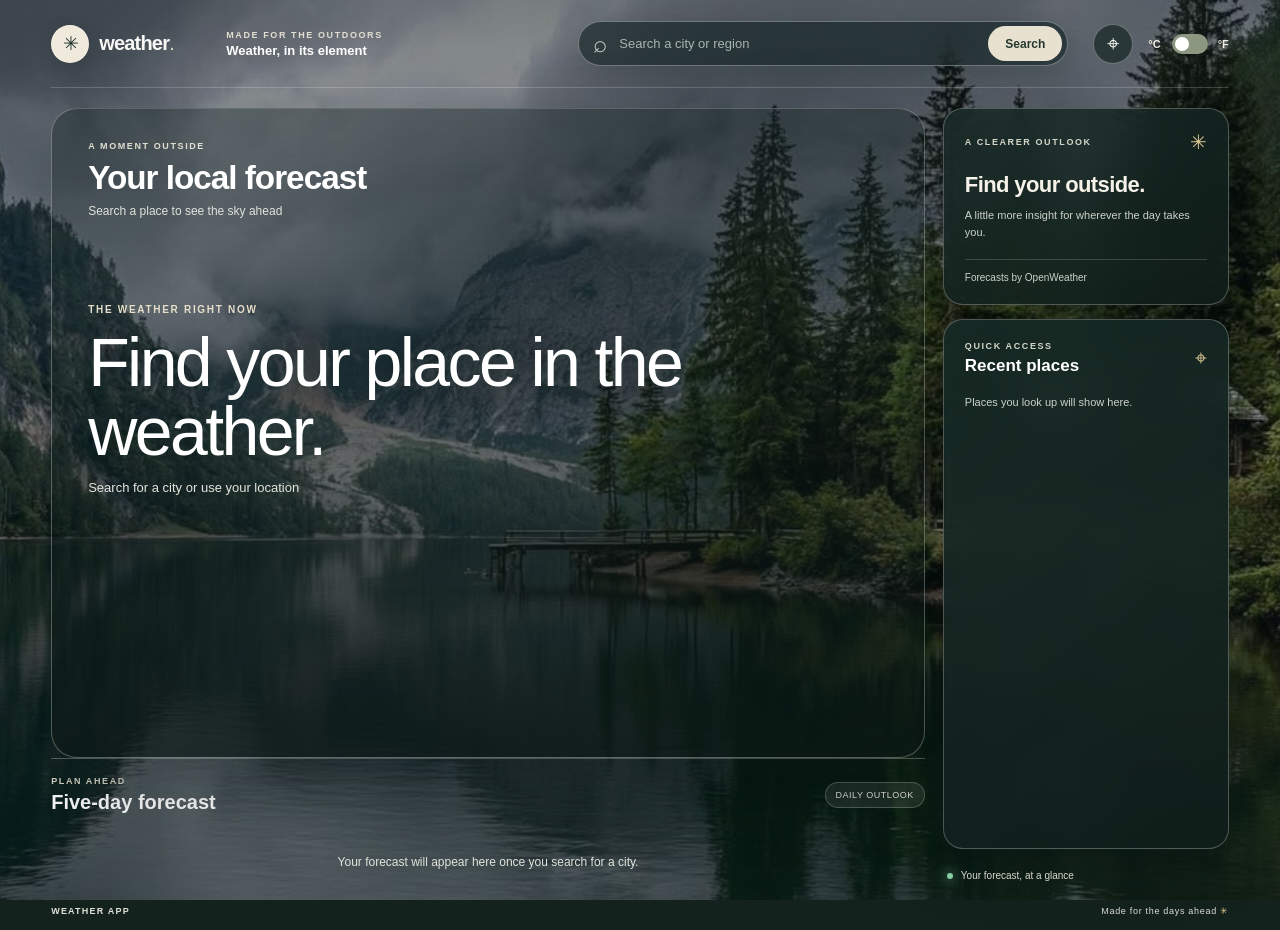
==== commit f5194a48: "fix" ====
--- a/index.html
+++ b/index.html
@@ -3,10 +3,10 @@
 <head>
   <meta charset="utf-8">
   <meta name="viewport" content="width=device-width, initial-scale=1">
-  <meta name="theme-color" content="#142126">
-  <meta name="description" content="A clear, simple local weather forecast.">
+  <meta name="theme-color" content="#17251f">
+  <meta name="description" content="A thoughtful local weather forecast, inspired by the outdoors.">
   <meta http-equiv="Content-Security-Policy" content="default-src 'self'; script-src 'self'; style-src 'self' https://fonts.googleapis.com; font-src https://fonts.gstatic.com; img-src 'self' https://openweathermap.org; connect-src https://api.openweathermap.org; base-uri 'self'; form-action 'self'; object-src 'none'">
-  <title>Weather App</title>
+  <title>Weather — your forecast, in its element</title>
   <link rel="preconnect" href="https://fonts.googleapis.com">
   <link rel="preconnect" href="https://fonts.gstatic.com" crossorigin>
   <link href="https://fonts.googleapis.com/css2?family=DM+Sans:wght@400;500;600;700&family=Manrope:wght@500;600;700;800&display=swap" rel="stylesheet">
@@ -15,8 +15,8 @@
 <body>
   <main class="app-shell">
     <header class="topbar">
-      <a class="brand" href="#" aria-label="Skyline Weather home"><span class="brand-mark" aria-hidden="true">≋</span><span>Weather<span class="brand-light">App</span></span></a>
-      <div class="welcome"><span>YOUR WEATHER DESK</span><strong>Weather forecast</strong></div>
+      <a class="brand" href="#" aria-label="Weather home"><span class="brand-mark" aria-hidden="true">✳</span><span>weather<span class="brand-light">.</span></span></a>
+      <div class="welcome"><span>MADE FOR THE OUTDOORS</span><strong>Weather, in its element</strong></div>
       <form id="searchForm" class="search-form" role="search">
         <span class="search-symbol" aria-hidden="true">⌕</span>
         <input id="searchInput" type="search" placeholder="Search a city or region" aria-label="Search for a city" maxlength="80" autocomplete="off">
@@ -42,9 +42,9 @@
         <div id="errorMessage" class="error-card hidden" role="alert"><span aria-hidden="true">!</span><p id="errorText">We couldn’t load the weather.</p></div>
         <section id="currentWeather" class="current-card is-empty" aria-live="polite">
           <div class="weather-scene" aria-hidden="true"><span class="weather-orb"></span><span class="weather-cloud cloud-one"></span><span class="weather-cloud cloud-two"></span><span class="weather-cloud cloud-three"></span><span class="weather-precipitation"></span><span class="weather-flash"></span><span class="field-glow"></span></div>
-          <div class="current-topline"><div><p class="eyebrow">WEATHER FORECAST</p><h1 id="cityName">Your local forecast</h1><p id="weatherDate" class="muted">Search a city to see the sky ahead</p></div><div class="live-pill hidden"><span></span> LIVE</div></div>
+          <div class="current-topline"><div><p class="eyebrow">A MOMENT OUTSIDE</p><h1 id="cityName">Your local forecast</h1><p id="weatherDate" class="muted">Search a place to see the sky ahead</p></div><div class="live-pill hidden"><span></span> LIVE</div></div>
           <div class="hero-weather">
-            <div class="hero-condition"><p class="condition-kicker">RIGHT NOW</p><h2 id="weatherDescription">A little more sky in your day.</h2><p id="feelsLike" class="muted">Search for a place to get started</p></div>
+            <div class="hero-condition"><p class="condition-kicker">THE WEATHER RIGHT NOW</p><h2 id="weatherDescription">Find your place in the weather.</h2><p id="feelsLike" class="muted">Search for a city or use your location</p></div>
             <div class="hero-temp hidden"><img id="weatherIcon" alt="" src=""><span id="temperature">—</span><span id="temperatureUnit">°C</span></div>
           </div>
           <div class="weather-details hidden">
@@ -61,7 +61,7 @@
       </div>
 
       <aside class="side-column">
-        <section class="side-card current-summary"><div class="section-heading"><span class="eyebrow">AT A GLANCE</span><span class="summary-mark" aria-hidden="true">✳</span></div><p class="summary-title">Weather, made local.</p><p class="summary-copy">Current conditions and the days ahead, wherever you need them.</p><div class="summary-rule"></div><p class="summary-foot">Weather data by OpenWeather</p></section>
+        <section class="side-card current-summary"><div class="section-heading"><span class="eyebrow">A CLEARER OUTLOOK</span><span class="summary-mark" aria-hidden="true">✳</span></div><p class="summary-title">Find your outside.</p><p class="summary-copy">A little more insight for wherever the day takes you.</p><div class="summary-rule"></div><p class="summary-foot">Forecasts by OpenWeather</p></section>
         <section class="side-card recent-card"><div class="section-heading"><div><p class="eyebrow">QUICK ACCESS</p><h2>Recent places</h2></div><span class="pin-mark" aria-hidden="true">⌖</span></div><div id="recentSearches" class="recent-searches"><p class="empty-note">Cities you search will be saved here.</p></div></section>
         <div class="side-caption"><span class="live-dot"></span> Your forecast, at a glance</div>
       </aside>
--- a/styles.css
+++ b/styles.css
@@ -8,3 +8,69 @@
 @media(max-width:800px){.app-shell{padding:0 18px}.topbar{gap:14px}.welcome{display:none}.dashboard{grid-template-columns:46px minmax(0,1fr);gap:12px}.weather-rail{grid-row:1/3;position:sticky;top:12px;height:calc(100vh - 24px);max-height:680px}.side-column{grid-column:2;display:grid;grid-template-columns:1fr 1.2fr;align-items:stretch}.side-caption{grid-column:1/-1}.current-card,.current-card.is-empty{min-height:610px}.summary-copy{font-size:10px}.recent-card{min-height:155px}}
 @media(max-width:560px){.app-shell{padding:0 12px}.topbar{height:auto;min-height:76px;flex-wrap:wrap;padding:12px 0;gap:10px}.brand{min-width:0;flex:1;font-size:16px}.brand-mark{width:33px;height:33px}.header-actions{gap:9px}.icon-button{width:35px;height:35px}.search-form{order:3;flex-basis:100%;max-width:none;margin:0}.dashboard{grid-template-columns:1fr;gap:13px;padding:14px 0}.weather-rail{position:static;grid-row:auto;height:auto;max-height:none;flex-direction:row;justify-content:center;gap:11px;padding:7px 10px;border-radius:18px}.rail-logo{margin:0 auto 0 0}.weather-rail button,.rail-logo,.rail-weather{width:35px;height:35px}.rail-spacer{display:none}.rail-weather{margin-left:auto}.main-column,.side-column{grid-column:1}.current-card,.current-card.is-empty{min-height:620px;padding:24px 18px 18px}.current-topline h1{font-size:23px}.hero-weather{grid-template-columns:1fr;margin:29px 0 19px;gap:17px}.hero-condition h2{font-size:39px}.hero-temp{min-height:94px;justify-content:flex-start;padding:10px 18px}.hero-temp img{width:42px;height:42px}.hero-temp span:nth-of-type(1){font-size:54px}.hero-temp span:nth-of-type(2){font-size:20px}.weather-details{grid-template-columns:1fr;gap:6px;margin-bottom:18px}.detail-tile{min-height:49px;padding:7px 10px}.forecast-panel{padding-top:14px}.forecast-heading h2{font-size:17px}.forecast-cards{gap:0;margin-top:10px}.forecast-card{min-height:83px;gap:2px}.forecast-date{font-size:9px}.forecast-icon{width:34px;height:34px}.forecast-temps{gap:5px;font-size:10px}.side-column{display:flex;flex-direction:column}.side-card{padding:17px}.recent-card{min-height:0}.recent-searches{grid-template-columns:repeat(auto-fit,minmax(125px,1fr))}.search-chip{min-height:51px;padding:10px}.page-footer{padding:0 0 13px}}
 @media(prefers-reduced-motion:reduce){*,*::before,*::after{scroll-behavior:auto!important;animation-duration:.01ms!important;animation-iteration-count:1!important;transition-duration:.01ms!important}.forecast-card:hover,.detail-tile:hover,.search-chip:hover,.icon-button:hover,.weather-rail button:hover{transform:none}}
+
+/* Alpine lake visual direction */
+body{color:#f7f5ef;background-color:#14221e;background-image:linear-gradient(180deg,rgba(10,19,20,.55) 0%,rgba(12,22,21,.28) 33%,rgba(11,21,19,.58) 100%),url("alpine-lake.png");background-position:center,center 44%;background-size:cover;background-attachment:fixed}
+body:before{display:none}
+.app-shell{max-width:1510px;padding-right:clamp(18px,4vw,58px);padding-left:clamp(18px,4vw,58px)}
+.topbar{height:88px;gap:25px;border-bottom-color:#ffffff30}
+.brand{min-width:150px;font-size:20px;letter-spacing:-.8px}
+.brand-mark{width:38px;height:38px;border-radius:50%;border-color:#ffffff4a;background:#f0eadc;color:#20342d;font-size:19px;box-shadow:0 5px 18px #0002}
+.brand-light{color:#d6d7ca}
+.welcome{min-width:175px}
+.welcome span,.eyebrow{color:#e1dfd1;letter-spacing:1.6px}
+.welcome strong{color:#fff;font-size:13px}
+.search-form{border-color:#ffffff53;background:#10201f9c;box-shadow:0 12px 32px #07110e35;backdrop-filter:blur(18px);-webkit-backdrop-filter:blur(18px)}
+.search-form:focus-within{border-color:#e7d6b1;box-shadow:0 0 0 3px #eadbb333,0 12px 32px #07110e35}
+.search-submit{background:#e9e1cf;color:#25382f}
+.header-actions{gap:15px}
+.icon-button{border-color:#ffffff50;background:#11221fa8;backdrop-filter:blur(14px)}
+.unit-control{color:#f2efe5}
+.unit-control input{background:#8c9782}
+.unit-control input:checked{background:#d3b176}
+.dashboard{grid-template-columns:minmax(0,1fr) 286px;gap:18px;padding:20px 0 18px}
+.weather-rail{display:none}
+.current-card,.current-card.is-empty{min-height:650px;padding:32px 36px 22px;border:1px solid #ffffff48;border-radius:26px;background:linear-gradient(180deg,rgba(19,34,34,.43) 0%,rgba(13,27,26,.31) 52%,rgba(11,24,21,.75) 100%);box-shadow:0 28px 80px #07100e55;backdrop-filter:none;-webkit-backdrop-filter:none}
+.weather-scene{display:none}
+.current-topline h1{font-size:clamp(25px,2.6vw,34px);letter-spacing:-1px}
+.current-topline .muted{color:#e0e3db;font-size:12px}
+.live-pill{border-color:#ffffff42;background:#f4f3e51c}
+.hero-weather{margin-top:50px;margin-bottom:30px}
+.hero-condition .condition-kicker{color:#e6dfca;font-size:10px;letter-spacing:1.7px}
+.hero-condition h2{font-size:clamp(38px,4.8vw,62px);line-height:1.02;letter-spacing:-2.6px;text-transform:none;text-shadow:0 3px 30px #09110f75}
+.hero-condition .muted{color:#e4e5dd}
+.hero-temp{min-height:158px;border-color:#ffffff61;border-radius:26px;background:#f2f0e8d9;box-shadow:0 18px 45px #07110e3d;color:#263b32;text-shadow:none;backdrop-filter:blur(22px);-webkit-backdrop-filter:blur(22px)}
+.hero-temp span:nth-of-type(2){color:#617067}
+.weather-details{gap:9px;margin-bottom:25px}
+.detail-tile{border-color:#ffffff35;border-radius:15px;background:#12231f91;backdrop-filter:blur(16px);-webkit-backdrop-filter:blur(16px)}
+.detail-icon{background:#efe6d329;color:#e8d3a8}
+.detail-label{color:#d6ded7}
+.forecast-panel{padding-top:17px;border-top-color:#ffffff51}
+.forecast-heading h2{font-size:20px}
+.forecast-note{border-color:#ffffff3b;background:#ffffff17;color:#ebe9df}
+.forecast-cards{gap:8px}
+.forecast-card{min-height:88px;border:1px solid #ffffff14;border-radius:14px;background:#12231e4d}
+.forecast-card:hover{background:#ffffff1e}
+.forecast-date{color:#e1e3db}
+.forecast-empty{color:#e1e5dc}
+.side-column{gap:14px;align-self:stretch}
+.side-card{padding:21px;border:1px solid #ffffff40;border-radius:20px;background:linear-gradient(145deg,#172a26d9,#101e1bd9);box-shadow:0 20px 55px #07100e42;color:#f5f2e9;text-shadow:none;backdrop-filter:blur(20px);-webkit-backdrop-filter:blur(20px)}
+.section-heading .eyebrow{color:#d3d5c7}
+.summary-mark,.pin-mark{color:#ddc995}
+.summary-title{font-size:22px;letter-spacing:-.6px}
+.summary-copy,.summary-foot{color:#cbd2c9}
+.summary-rule{background:#ffffff2a}
+.recent-card{flex:1;background:linear-gradient(145deg,#172a26e8,#101e1be8)}
+.recent-card h2{font-size:17px}
+.search-chip{min-height:54px;border-color:#ffffff30;background:#ffffff0c;color:#f5f2e9;text-shadow:none}
+.search-chip:after{color:#d9c995}
+.search-chip:hover{background:#ffffff1b}
+.empty-note{color:#cbd2c9}
+.side-caption{margin-top:auto;padding:7px 4px;color:#f0eee4}
+.page-footer{padding-bottom:14px;color:#e0e1d8}
+.page-footer span span{color:#e4cb91}
+.status-card{background:#10211fe8}
+.error-card{background:#48302beF}
+.is-empty .hero-weather{margin-top:86px}
+@media(max-width:800px){.dashboard{grid-template-columns:minmax(0,1fr);gap:14px}.weather-rail{display:none}.main-column,.side-column{grid-column:1}.current-card,.current-card.is-empty{min-height:620px}.side-column{display:grid;grid-template-columns:1fr 1.15fr;align-items:stretch}.side-caption{grid-column:1/-1}.recent-card{min-height:155px}}
+@media(max-width:560px){body{background-position:center,58% center}.app-shell{padding-right:14px;padding-left:14px}.topbar{min-height:76px}.brand{font-size:17px}.welcome{display:none}.dashboard{padding:14px 0}.current-card,.current-card.is-empty{min-height:625px;padding:23px 18px 17px}.hero-weather{margin:32px 0 18px}.is-empty .hero-weather{margin-top:74px}.hero-condition h2{font-size:clamp(37px,10vw,46px)}.hero-temp{min-height:92px}.weather-details{grid-template-columns:1fr;gap:6px;margin-bottom:17px}.detail-tile{min-height:48px}.forecast-cards{gap:2px}.forecast-card{min-height:80px;padding:4px 1px}.side-column{display:flex;flex-direction:column}.side-caption{grid-column:auto}.recent-card{min-height:0}.page-footer{font-size:8px}}
